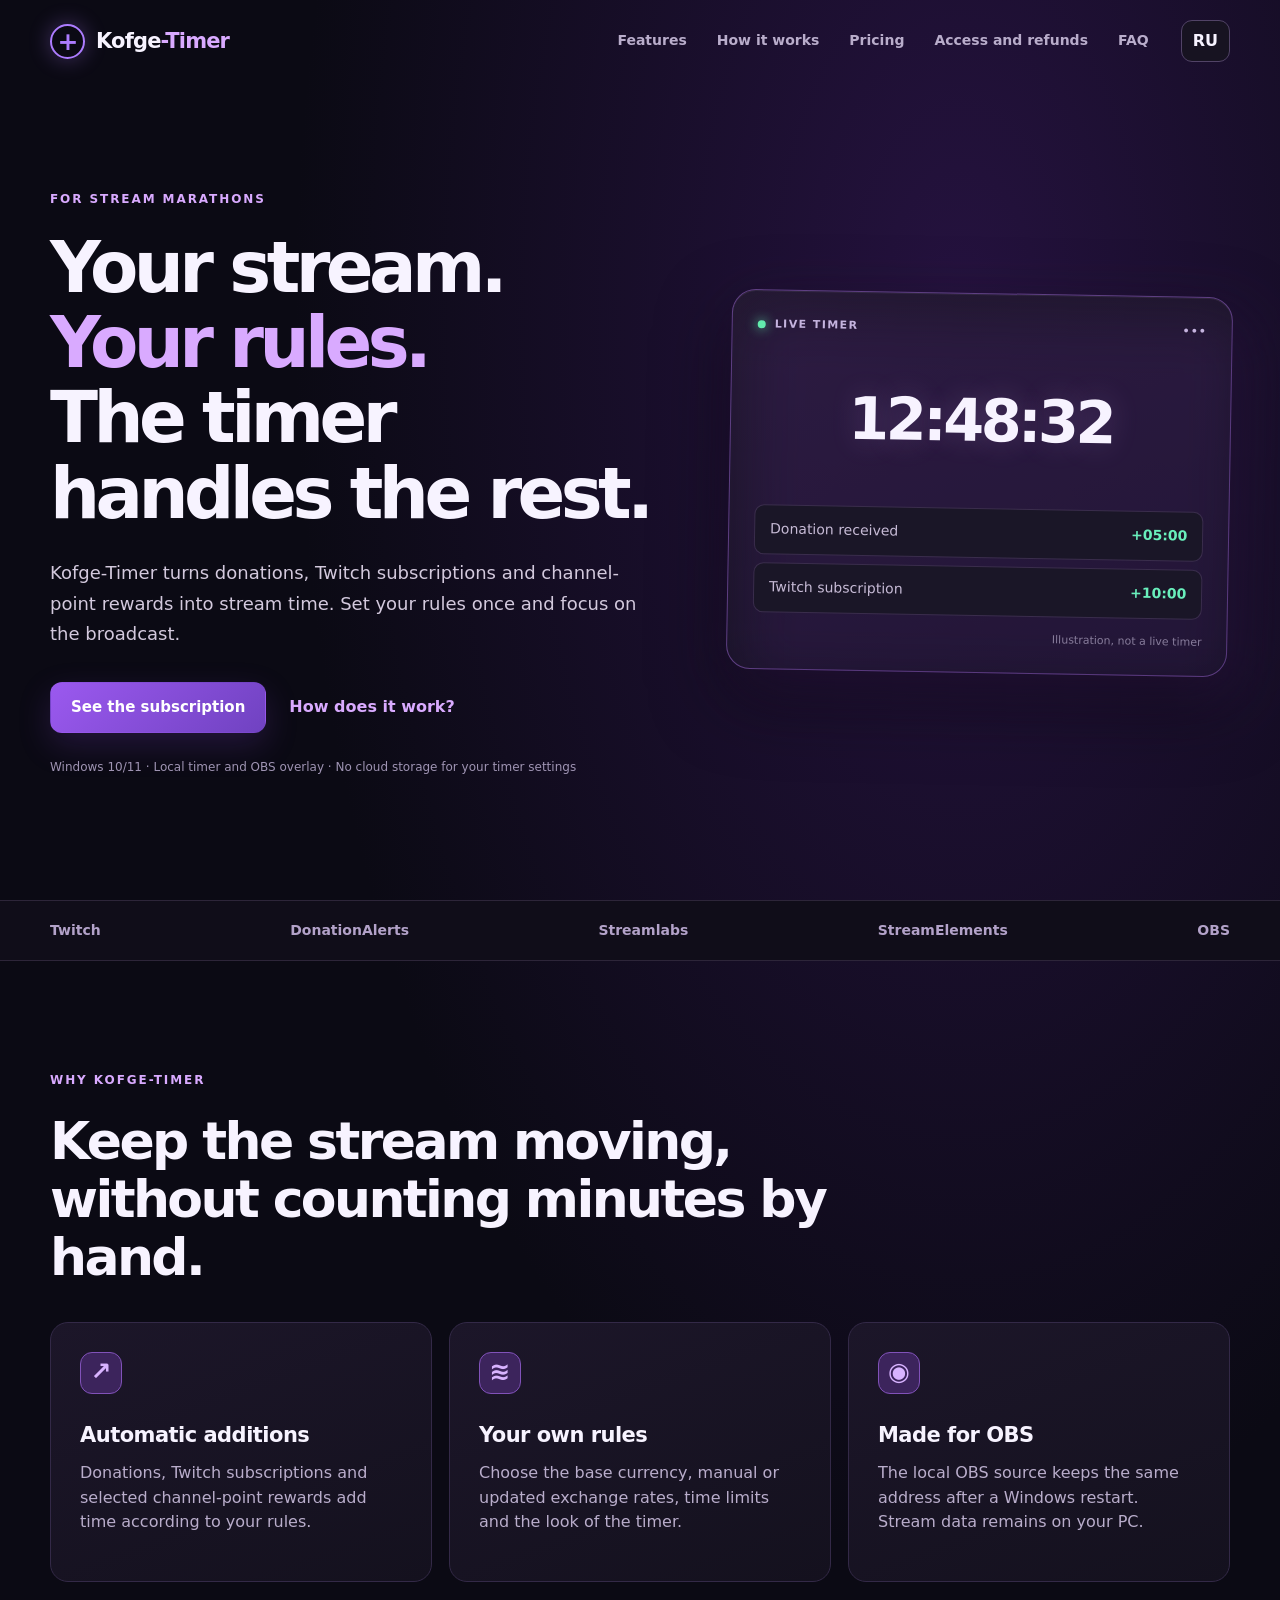
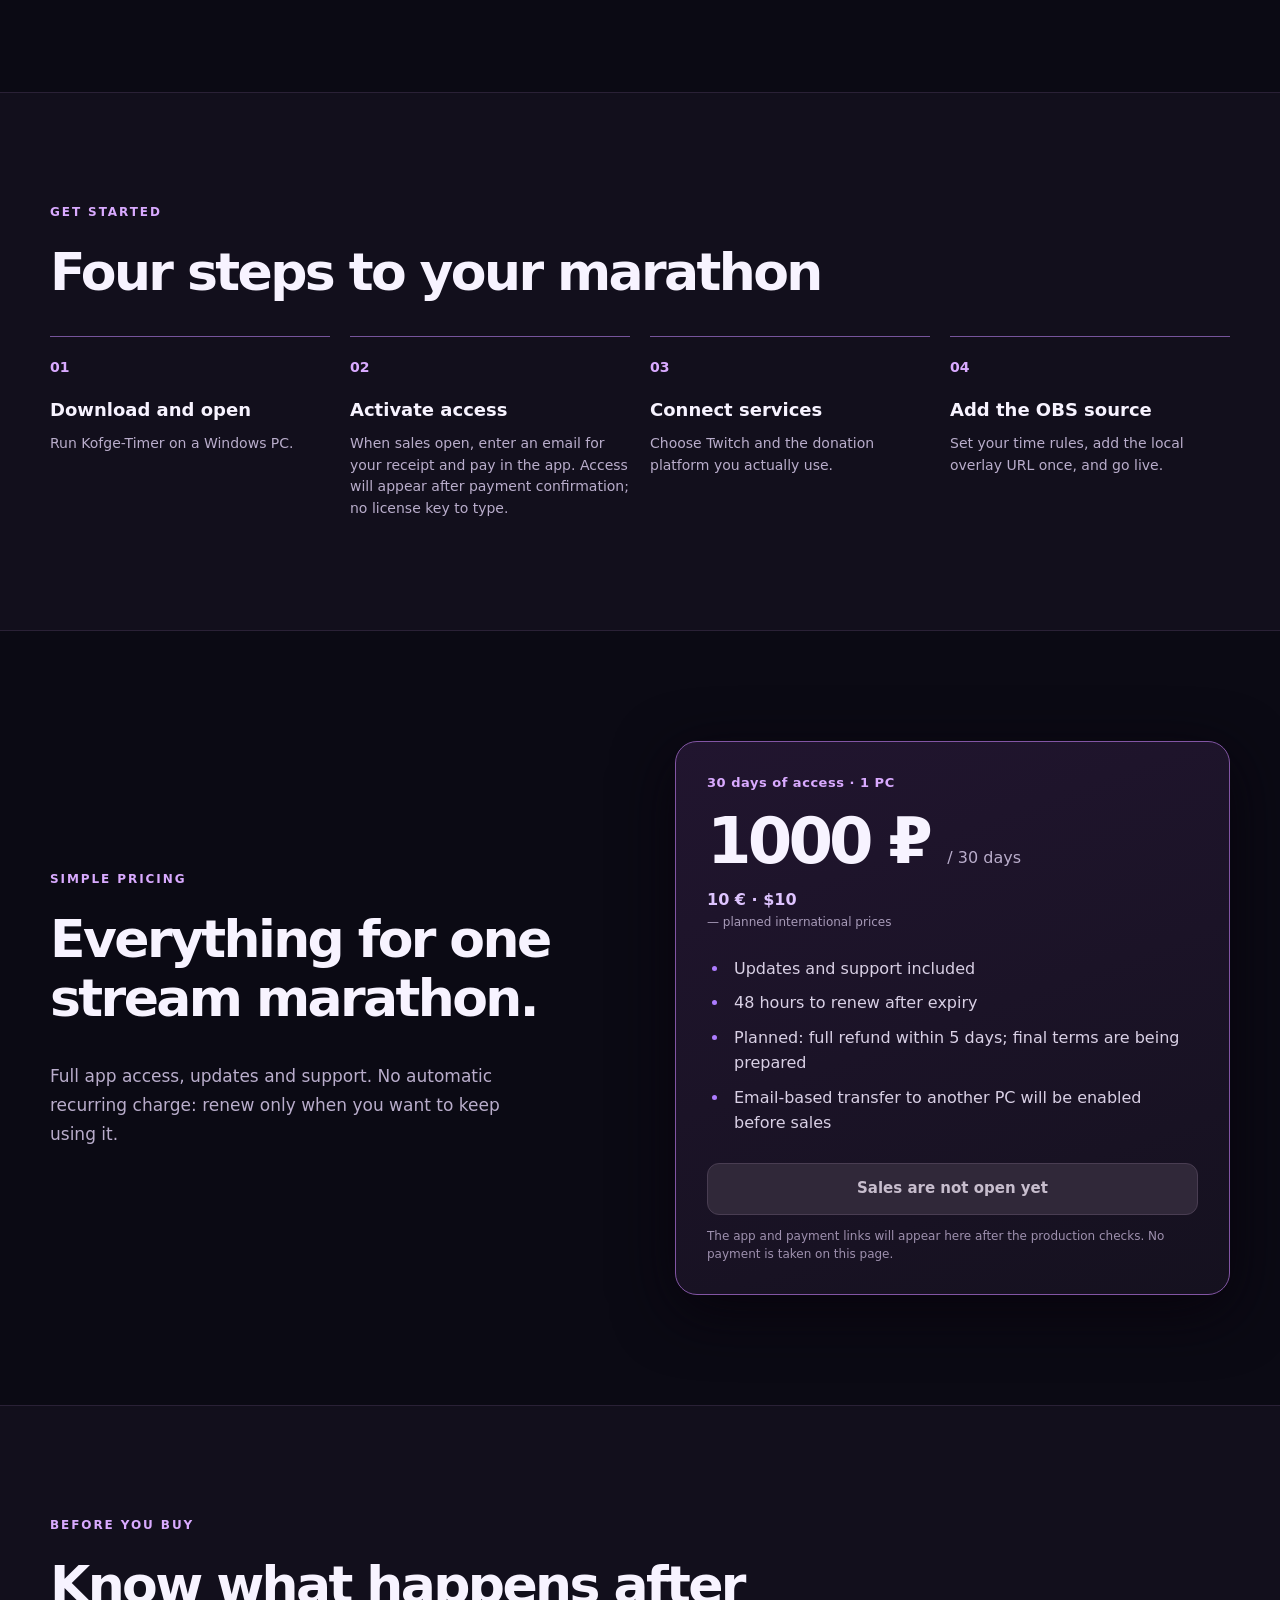
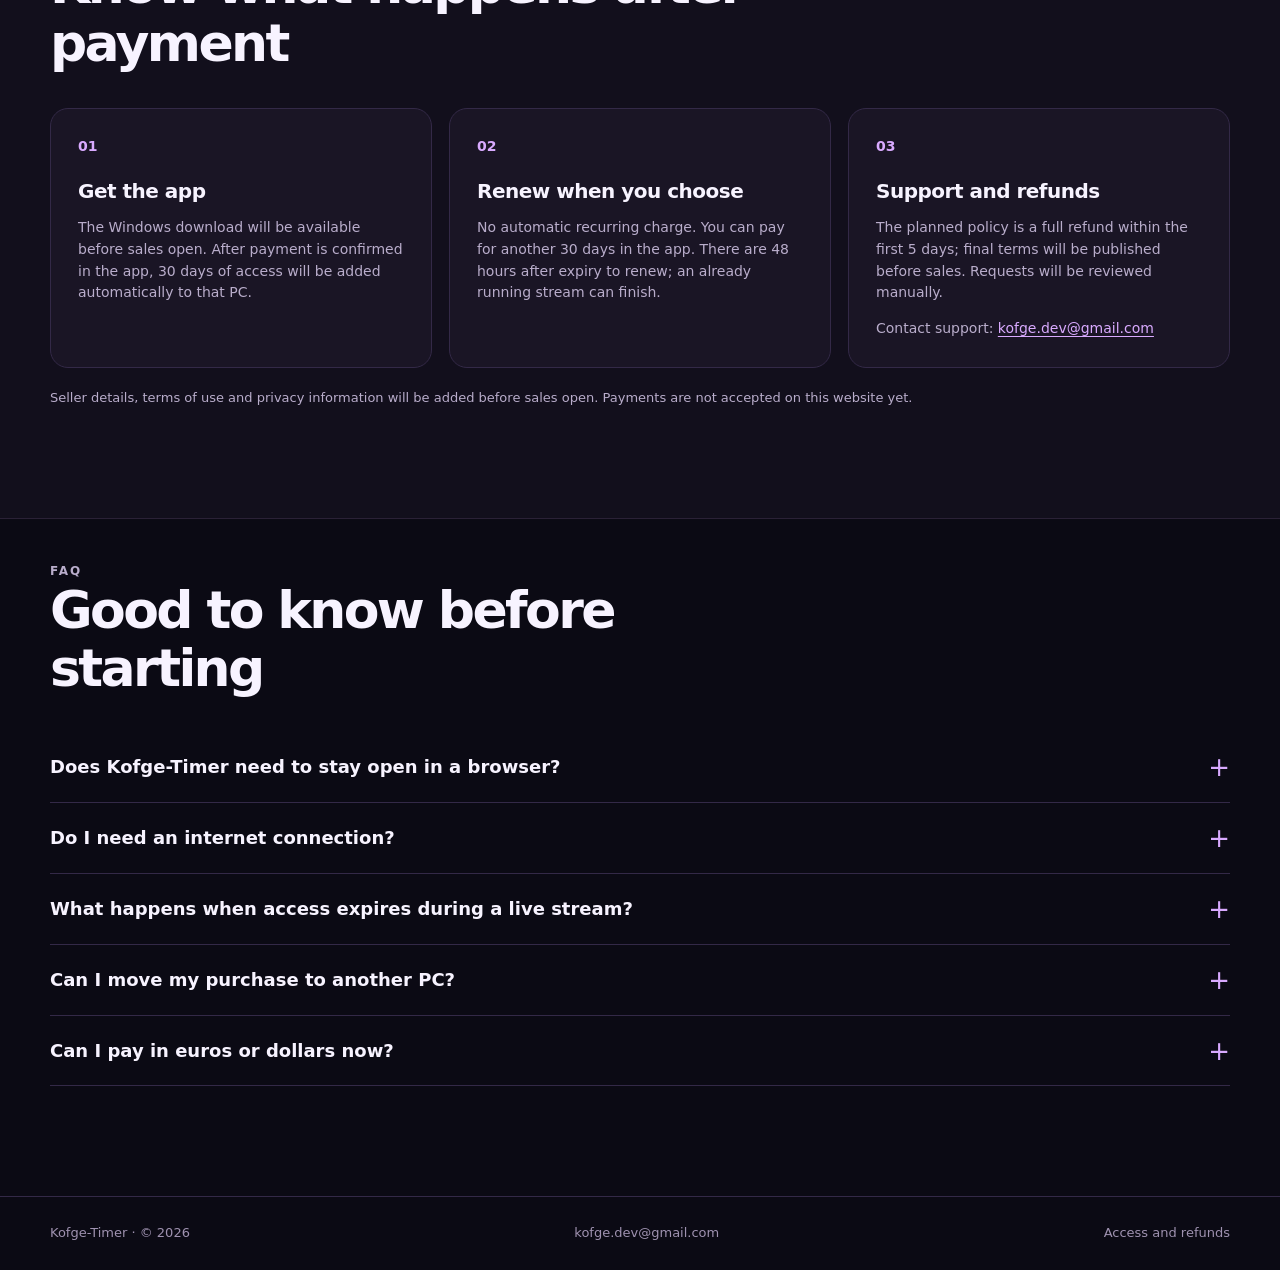
==== index.html @ e7ca5108 "Clarify that public website does not accept payments" ====
<!doctype html>
<html lang="ru">
<head>
  <meta charset="utf-8">
  <meta name="viewport" content="width=device-width, initial-scale=1">
  <meta name="description" content="Kofge-Timer — локальный марафон-таймер для OBS с автоматическим начислением времени за донаты, подписки и награды Twitch.">
  <meta name="theme-color" content="#0b0a14">
  <title>Kofge-Timer — таймер для стрим-марафонов</title>
  <link rel="stylesheet" href="style.css">
  <script src="script.js" defer></script>
</head>
<body>
  <header class="nav wrap">
    <a class="brand" href="#top" aria-label="Kofge-Timer"><span class="mark" aria-hidden="true">+</span><span>Kofge<span class="brand-accent">-Timer</span></span></a>
    <nav aria-label="Разделы сайта">
      <a href="#features" data-en="Features">Возможности</a>
      <a href="#how" data-en="How it works">Как работает</a>
      <a href="#pricing" data-en="Pricing">Стоимость</a>
      <a href="#delivery" data-en="Access and refunds">Доступ и возврат</a>
      <a href="#faq">FAQ</a>
    </nav>
    <button class="language" id="language" type="button" aria-label="Switch language">EN</button>
  </header>

  <main id="top">
    <section class="hero wrap">
      <div class="hero-copy">
        <p class="eyebrow" data-en="FOR STREAM MARATHONS">ДЛЯ СТРИМ-МАРАФОНОВ</p>
        <h1><span data-en="Your stream.">Твой стрим.</span><br><em data-en="Your rules.">Твои правила.</em><br><span data-en="The timer handles the rest.">Остальное — таймер.</span></h1>
        <p class="lead" data-en="Kofge-Timer turns donations, Twitch subscriptions and channel-point rewards into stream time. Set your rules once and focus on the broadcast.">Kofge-Timer превращает донаты, подписки Twitch и награды за баллы канала во время эфира. Настрой правила один раз и сосредоточься на стриме.</p>
        <div class="actions"><a class="button primary" href="#pricing" data-en="See the subscription">Условия подписки</a><a class="text-link" href="#how" data-en="How does it work?">Как это работает?</a></div>
        <p class="hero-note" data-en="Windows 10/11 · Local timer and OBS overlay · No cloud storage for your timer settings">Windows 10/11 · локальный таймер и оверлей OBS · настройки таймера хранятся на твоём ПК</p>
      </div>
      <div class="preview" aria-label="Пример интерфейса таймера">
        <div class="preview-top"><span class="live-dot"></span><span data-en="LIVE TIMER">ТАЙМЕР ЭФИРА</span><span class="preview-menu">•••</span></div>
        <div class="digits">12:48:32</div>
        <div class="preview-rule"><span data-en="Donation received">Получен донат</span><strong>+05:00</strong></div>
        <div class="preview-rule"><span data-en="Twitch subscription">Подписка Twitch</span><strong>+10:00</strong></div>
        <div class="preview-foot" data-en="Illustration, not a live timer">Иллюстрация, не работающий таймер</div>
      </div>
    </section>

    <section class="strip"><div class="wrap strip-inner"><span>Twitch</span><span>DonationAlerts</span><span>Streamlabs</span><span>StreamElements</span><span>OBS</span></div></section>

    <section class="section wrap" id="features">
      <p class="eyebrow" data-en="WHY KOFGE-TIMER">ЗАЧЕМ KOFGE-TIMER</p>
      <h2 data-en="Keep the stream moving, without counting minutes by hand.">Веди эфир, а не считай минуты вручную.</h2>
      <div class="features">
        <article><span class="feature-icon">↗</span><h3 data-en="Automatic additions">Автоматические начисления</h3><p data-en="Donations, Twitch subscriptions and selected channel-point rewards add time according to your rules.">Донаты, подписки Twitch и выбранные награды за баллы канала добавляют время по твоим правилам.</p></article>
        <article><span class="feature-icon">≋</span><h3 data-en="Your own rules">Свои правила</h3><p data-en="Choose the base currency, manual or updated exchange rates, time limits and the look of the timer.">Выбирай основную валюту, ручной или обновлённый курс, лимиты времени и оформление таймера.</p></article>
        <article><span class="feature-icon">◉</span><h3 data-en="Made for OBS">Удобно для OBS</h3><p data-en="The local OBS source keeps the same address after a Windows restart. Stream data remains on your PC.">Локальный источник OBS сохраняет адрес после перезапуска Windows. Данные стрима остаются на твоём ПК.</p></article>
      </div>
    </section>

    <section class="section how" id="how"><div class="wrap">
      <p class="eyebrow" data-en="GET STARTED">БЫСТРЫЙ СТАРТ</p>
      <h2 data-en="Four steps to your marathon">Четыре шага до марафона</h2>
      <div class="steps">
        <div><b>01</b><strong data-en="Download and open">Скачай и открой</strong><p data-en="Run Kofge-Timer on a Windows PC.">Запусти Kofge-Timer на ПК с Windows.</p></div>
        <div><b>02</b><strong data-en="Activate access">Активируй доступ</strong><p data-en="When sales open, enter an email for your receipt and pay in the app. Access will appear after payment confirmation; no license key to type.">После открытия продаж укажи email для чека и оплати подписку в приложении. Доступ появится после подтверждения платежа, без ввода ключа.</p></div>
        <div><b>03</b><strong data-en="Connect services">Подключи сервисы</strong><p data-en="Choose Twitch and the donation platform you actually use.">Выбери Twitch и донат-платформу, которой пользуешься.</p></div>
        <div><b>04</b><strong data-en="Add the OBS source">Добавь источник OBS</strong><p data-en="Set your time rules, add the local overlay URL once, and go live.">Настрой начисления, один раз добавь локальную ссылку оверлея и выходи в эфир.</p></div>
      </div>
    </div></section>

    <section class="section wrap pricing" id="pricing">
      <div class="pricing-copy"><p class="eyebrow" data-en="SIMPLE PRICING">ПРОСТАЯ ПОДПИСКА</p><h2 data-en="Everything for one stream marathon.">Всё для стрим-марафона.</h2><p data-en="Full app access, updates and support. No automatic recurring charge: renew only when you want to keep using it.">Полный доступ к приложению, обновлениям и поддержке. Автоматического списания нет: продлевай подписку, когда захочешь продолжить пользоваться таймером.</p></div>
      <div class="price-card"><p class="price-label" data-en="30 days of access · 1 PC">30 дней доступа · 1 ПК</p><div class="price">1000 ₽ <span data-en="/ 30 days">/ 30 дней</span></div><p class="other-prices">10 € · $10 <span data-en="— planned international prices">— планируемые цены для других стран</span></p><ul><li data-en="Updates and support included">Обновления и поддержка включены</li><li data-en="48 hours to renew after expiry">48 часов на продление после окончания срока</li><li data-en="Planned: full refund within 5 days; final terms are being prepared">План: полный возврат в первые 5 дней; условия готовятся</li><li data-en="Email-based transfer to another PC will be enabled before sales">Перенос на другой ПК по почте будет включён до продаж</li></ul><button class="button disabled" type="button" disabled data-en="Sales are not open yet">Продажи пока не открыты</button><small data-en="The app and payment links will appear here after the production checks. No payment is taken on this page.">Ссылка на приложение и оплата появятся здесь после проверки боевой версии. На этой странице платёж не принимается.</small></div>
    </section>

    <section class="section delivery" id="delivery"><div class="wrap">
      <p class="eyebrow" data-en="BEFORE YOU BUY">ПЕРЕД ПОКУПКОЙ</p>
      <h2 data-en="Know what happens after payment">Что произойдёт после оплаты</h2>
      <div class="delivery-grid">
        <article><b>01</b><h3 data-en="Get the app">Получение приложения</h3><p data-en="The Windows download will be available before sales open. After payment is confirmed in the app, 30 days of access will be added automatically to that PC.">Ссылка на приложение для Windows появится до открытия продаж. После подтверждения оплаты в приложении 30 дней доступа добавятся на этот ПК автоматически.</p></article>
        <article><b>02</b><h3 data-en="Renew when you choose">Продление без автосписания</h3><p data-en="No automatic recurring charge. You can pay for another 30 days in the app. There are 48 hours after expiry to renew; an already running stream can finish.">Автоматического списания нет. Следующие 30 дней можно оплатить в приложении. После окончания срока есть 48 часов на продление; уже начатый эфир можно завершить.</p></article>
        <article><b>03</b><h3 data-en="Support and refunds">Поддержка и возврат</h3><p data-en="The planned policy is a full refund within the first 5 days; final terms will be published before sales. Requests will be reviewed manually.">Планируется полный возврат в первые 5 дней; окончательные условия появятся до начала продаж. Обращения будут обрабатываться вручную.</p><p class="support-contact"><span data-en="Contact support:">Связаться с поддержкой:</span> <a href="mailto:kofge.dev@gmail.com">kofge.dev@gmail.com</a></p></article>
      </div>
      <p class="delivery-note" data-en="Seller details, terms of use and privacy information will be added before sales open. Payments are not accepted on this website yet.">Данные продавца, условия использования и сведения об обработке данных будут добавлены до открытия продаж. Сейчас платежи на сайте не принимаются.</p>
    </div></section>

    <section class="section faq wrap" id="faq"><p class="eyebrow">FAQ</p><h2 data-en="Good to know before starting">Что важно знать заранее</h2>
      <details><summary data-en="Does Kofge-Timer need to stay open in a browser?">Нужно ли держать таймер открытым в браузере?</summary><p data-en="No. Kofge-Timer runs locally on your PC; the browser is the control panel. The OBS source uses a stable local address.">Нет. Kofge-Timer работает локально на ПК, а браузер служит панелью управления. Источник OBS использует постоянный локальный адрес.</p></details>
      <details><summary data-en="Do I need an internet connection?">Нужен ли интернет?</summary><p data-en="The timer and OBS overlay run locally. Internet is needed for Twitch and donation events, payments, updates and subscription checks. A short connection failure does not immediately stop an already running stream.">Таймер и оверлей OBS работают локально. Интернет нужен для событий Twitch и донатов, оплаты, обновлений и проверки подписки. Краткий сбой связи не останавливает уже начатый эфир сразу.</p></details>
      <details><summary data-en="What happens when access expires during a live stream?">Что будет, если подписка закончится во время эфира?</summary><p data-en="An already running stream can finish. After the 48-hour renewal period, starting a new stream requires renewal.">Уже начатый эфир можно завершить. После 48 часов на продление для нового запуска потребуется оплатить следующий период.</p></details>
      <details><summary data-en="Can I move my purchase to another PC?">Можно ли перенести покупку на другой ПК?</summary><p data-en="Yes. A one-time email code moves access to the new PC and disables it on the old one. This feature will be enabled before sales start.">Да. Одноразовый код из письма перенесёт доступ на новый ПК и отключит старый. Функция будет включена до начала продаж.</p></details>
      <details><summary data-en="Can I pay in euros or dollars now?">Уже можно оплатить в евро или долларах?</summary><p data-en="Not yet. €10 and $10 are planned prices; international payment methods still need to be connected and tested.">Пока нет. 10 € и $10 — запланированные цены; способы международной оплаты ещё нужно подключить и проверить.</p></details>
    </section>
  </main>

  <footer class="footer"><div class="wrap footer-inner"><span>Kofge-Timer · © 2026</span><a href="mailto:kofge.dev@gmail.com">kofge.dev@gmail.com</a><a href="#delivery" data-en="Access and refunds">Доступ и возврат</a></div></footer>
</body>
</html>
---- style.css ----
:root{color-scheme:dark;--bg:#0b0a14;--card:#151223;--line:#332947;--text:#f7f3ff;--muted:#b9adcb;--accent:#ad7cff;--accent2:#d9aaff}
*{box-sizing:border-box}
html{scroll-behavior:smooth}
body{margin:0;background:radial-gradient(ellipse 65% 35% at 75% 7%,#25123f 0,transparent 80%),var(--bg);color:var(--text);font:16px/1.55 system-ui,-apple-system,"Segoe UI",sans-serif}
a{color:inherit;text-decoration:none}
button{font:inherit}
.wrap{width:min(1180px,calc(100% - 48px));margin-inline:auto}
.nav{min-height:82px;display:flex;align-items:center;gap:32px}
.brand{display:inline-flex;align-items:center;gap:11px;font-size:21px;font-weight:800;letter-spacing:-.04em;white-space:nowrap}
.mark{display:grid;place-items:center;width:35px;height:35px;border:2px solid var(--accent);border-radius:50%;color:var(--accent);font-size:25px;line-height:1;box-shadow:0 0 22px #ad7cff55}
.brand-accent{color:var(--accent2)}
.nav nav{display:flex;gap:30px;margin-left:auto;color:var(--muted);font-size:14px;font-weight:600}
.nav nav a:hover,.text-link:hover{color:var(--text)}
.language{border:1px solid #514366;border-radius:11px;background:#171321;color:var(--text);padding:8px 11px;cursor:pointer;font-weight:700}
.language:hover{border-color:var(--accent)}
.hero{display:grid;grid-template-columns:minmax(0,1.1fr) minmax(0,.9fr);gap:66px;align-items:center;padding-block:108px 123px}
.hero>*,.pricing>*{min-width:0}
.eyebrow{margin:0 0 22px;color:var(--accent2);font-size:12px;font-weight:800;letter-spacing:.16em}
h1,h2,h3,p{margin-top:0}
h1{font-size:clamp(45px,5.5vw,77px);line-height:1.07;letter-spacing:-.065em;margin-bottom:26px}
h1 em{font-style:normal;color:var(--accent2)}
.lead{max-width:620px;color:#d3c9dd;font-size:18px;line-height:1.7;margin-bottom:32px}
.actions{display:flex;align-items:center;gap:23px;flex-wrap:wrap}
.button{display:inline-flex;justify-content:center;align-items:center;border:1px solid transparent;border-radius:12px;padding:13px 20px;font-size:15px;font-weight:800;min-height:49px}
.button.primary{background:linear-gradient(135deg,#9b59ef,#7042c1);color:#fff;box-shadow:0 12px 32px #7e43ce37}
.button.primary:hover{filter:brightness(1.13)}
.button.disabled{background:#302839;border-color:#493d52;color:#c7bdcd;cursor:not-allowed;width:100%}
.text-link{color:var(--accent2);font-weight:700}
.hero-note{margin:25px 0 0;font-size:12px;color:#9f94b3}
.preview{position:relative;border:1px solid #614285;border-radius:24px;background:linear-gradient(160deg,#221830,#120f1f);padding:25px;box-shadow:0 28px 70px #0009,inset 0 1px #ffffff13;transform:rotate(1deg)}
.preview:before{content:"";position:absolute;z-index:-1;inset:20px -15px -18px 12px;border-radius:24px;background:#44216655;filter:blur(28px)}
.preview-top{display:flex;align-items:center;gap:9px;color:#c5b4df;font-size:11px;font-weight:900;letter-spacing:.13em}
.live-dot{width:8px;height:8px;background:#62ecad;border-radius:50%;box-shadow:0 0 12px #62ecad}
.preview-menu{margin-left:auto;letter-spacing:.1em}
.digits{text-align:center;font-weight:850;font-variant-numeric:tabular-nums;letter-spacing:-.06em;font-size:clamp(42px,4.6vw,67px);padding:39px 0 34px;text-shadow:0 0 30px #d9aaff33}
.preview-rule{display:flex;justify-content:space-between;padding:13px 15px;margin-top:8px;border:1px solid #3a2d4c;background:#1a1627;border-radius:10px;color:#c7bbd6;font-size:14px}
.preview-rule strong{color:#69efbc}
.preview-foot{font-size:11px;color:#877c9b;text-align:right;margin-top:14px}
.strip{border-block:1px solid #2d2539;background:#100d19}
.strip-inner{display:flex;justify-content:space-between;flex-wrap:wrap;gap:16px 24px;padding-block:19px;color:#b3a2c9;font-weight:700;font-size:14px}
.section{padding-block:110px}
h2{font-size:clamp(34px,4.2vw,52px);line-height:1.12;letter-spacing:-.05em;max-width:780px;margin-bottom:35px}
.features{display:grid;grid-template-columns:repeat(3,1fr);gap:17px}
.features article{min-height:260px;background:linear-gradient(160deg,#1c1629,#14111e);border:1px solid var(--line);border-radius:18px;padding:29px}
.feature-icon{display:grid;place-items:center;background:#3c245c;border:1px solid #8152b9;border-radius:12px;color:#d8b3ff;width:42px;height:42px;font-size:25px;font-weight:700;margin-bottom:28px}
h3{font-size:21px;line-height:1.25;letter-spacing:-.025em;margin-bottom:13px}
.features p,.steps p,.pricing-copy p:not(.eyebrow),.faq p{color:var(--muted)}
.how{background:#120f1c;border-block:1px solid #2a2136}
.steps{display:grid;grid-template-columns:repeat(4,1fr);gap:20px}
.steps>div{border-top:1px solid #76549b;padding-top:20px}
.steps b{display:block;color:var(--accent2);font-size:14px;margin-bottom:17px}
.steps strong{font-size:18px}
.steps p{font-size:14px;margin:9px 0 0}
.pricing{display:grid;grid-template-columns:1fr 1fr;gap:70px;align-items:center}
.pricing-copy p:not(.eyebrow){max-width:480px;font-size:17px;line-height:1.7}
.price-card{border:1px solid #8255a4;background:linear-gradient(160deg,#21152f,#15111f);border-radius:22px;padding:31px;box-shadow:0 16px 60px #08040d}
.price-label{font-weight:800;color:var(--accent2);font-size:13px;letter-spacing:.04em}
.price{font-size:clamp(46px,5vw,66px);line-height:1.1;font-weight:850;letter-spacing:-.06em;white-space:nowrap}
.price span{font-size:16px;font-weight:500;letter-spacing:0;color:var(--muted)}
.other-prices{margin:12px 0 25px;font-weight:700;color:#dec4ff}
.other-prices span{display:block;font-size:12px;color:#a89bb9;font-weight:400}
.price-card ul{padding-left:22px;color:#d9d0e5;margin:0 0 28px}
.price-card li{padding-left:5px;margin:10px 0}
.price-card li::marker{color:var(--accent)}
.price-card small{display:block;color:#9e90ae;font-size:12px;margin-top:12px;line-height:1.5}
.delivery{background:#120f1c;border-block:1px solid #2a2136}
.delivery-grid{display:grid;grid-template-columns:repeat(3,minmax(0,1fr));gap:17px}
.delivery-grid article{border:1px solid var(--line);border-radius:18px;background:#1a1525;padding:27px}
.delivery-grid b{display:block;color:var(--accent2);font-size:14px;margin-bottom:22px}
.delivery-grid h3{font-size:20px}
.delivery-grid p,.delivery-note{color:var(--muted)}
.delivery-grid p{font-size:14px;margin:0}
.delivery-grid .support-contact{margin-top:14px}
.support-contact a{color:var(--accent2);overflow-wrap:anywhere;text-decoration:underline;text-underline-offset:3px}
.delivery-note{margin:20px 0 0;font-size:13px}
.faq{padding-top:30px}
.faq details{border-bottom:1px solid var(--line);padding:21px 0}
.faq summary{cursor:pointer;font-weight:700;font-size:18px;list-style:none;display:flex;align-items:center;justify-content:space-between;gap:20px}
.faq summary::-webkit-details-marker{display:none}
.faq summary:after{content:"+";color:var(--accent2);font-size:26px;font-weight:400;line-height:1}
.faq details[open] summary:after{content:"−"}
.faq p{max-width:780px;margin:13px 0 0}
.footer{border-top:1px solid var(--line);color:#9f92b0;font-size:13px}
.footer-inner{display:flex;justify-content:space-between;gap:15px;flex-wrap:wrap;padding-block:26px}
.footer a:hover{color:var(--text)}
:focus-visible{outline:2px solid var(--accent2);outline-offset:4px}
@media(max-width:900px){.nav{flex-wrap:wrap;padding-block:17px}.nav nav{order:3;width:100%;margin-left:0;gap:20px;overflow:auto;white-space:nowrap}.language{margin-left:auto}.hero{grid-template-columns:1fr;gap:45px;padding-block:70px 85px}.preview{max-width:590px;transform:none}.features,.delivery-grid{grid-template-columns:1fr 1fr}.steps{grid-template-columns:1fr 1fr}.pricing{grid-template-columns:1fr;gap:25px}.price-card{max-width:590px}}
@media(max-width:620px){.wrap{width:min(100% - 32px,1180px)}.brand{font-size:19px}.nav{gap:15px}.nav nav{gap:16px;font-size:13px}.hero{padding-top:58px}.hero h1{font-size:clamp(38px,10vw,48px);overflow-wrap:anywhere}.lead{font-size:16px}.features,.delivery-grid,.steps{grid-template-columns:1fr}.features article{min-height:0}.section{padding-block:74px}.faq{padding-top:0}.price-card{padding:24px}.price{font-size:48px;white-space:normal}.footer-inner{display:block}.footer-inner span{display:block;margin:6px 0}}
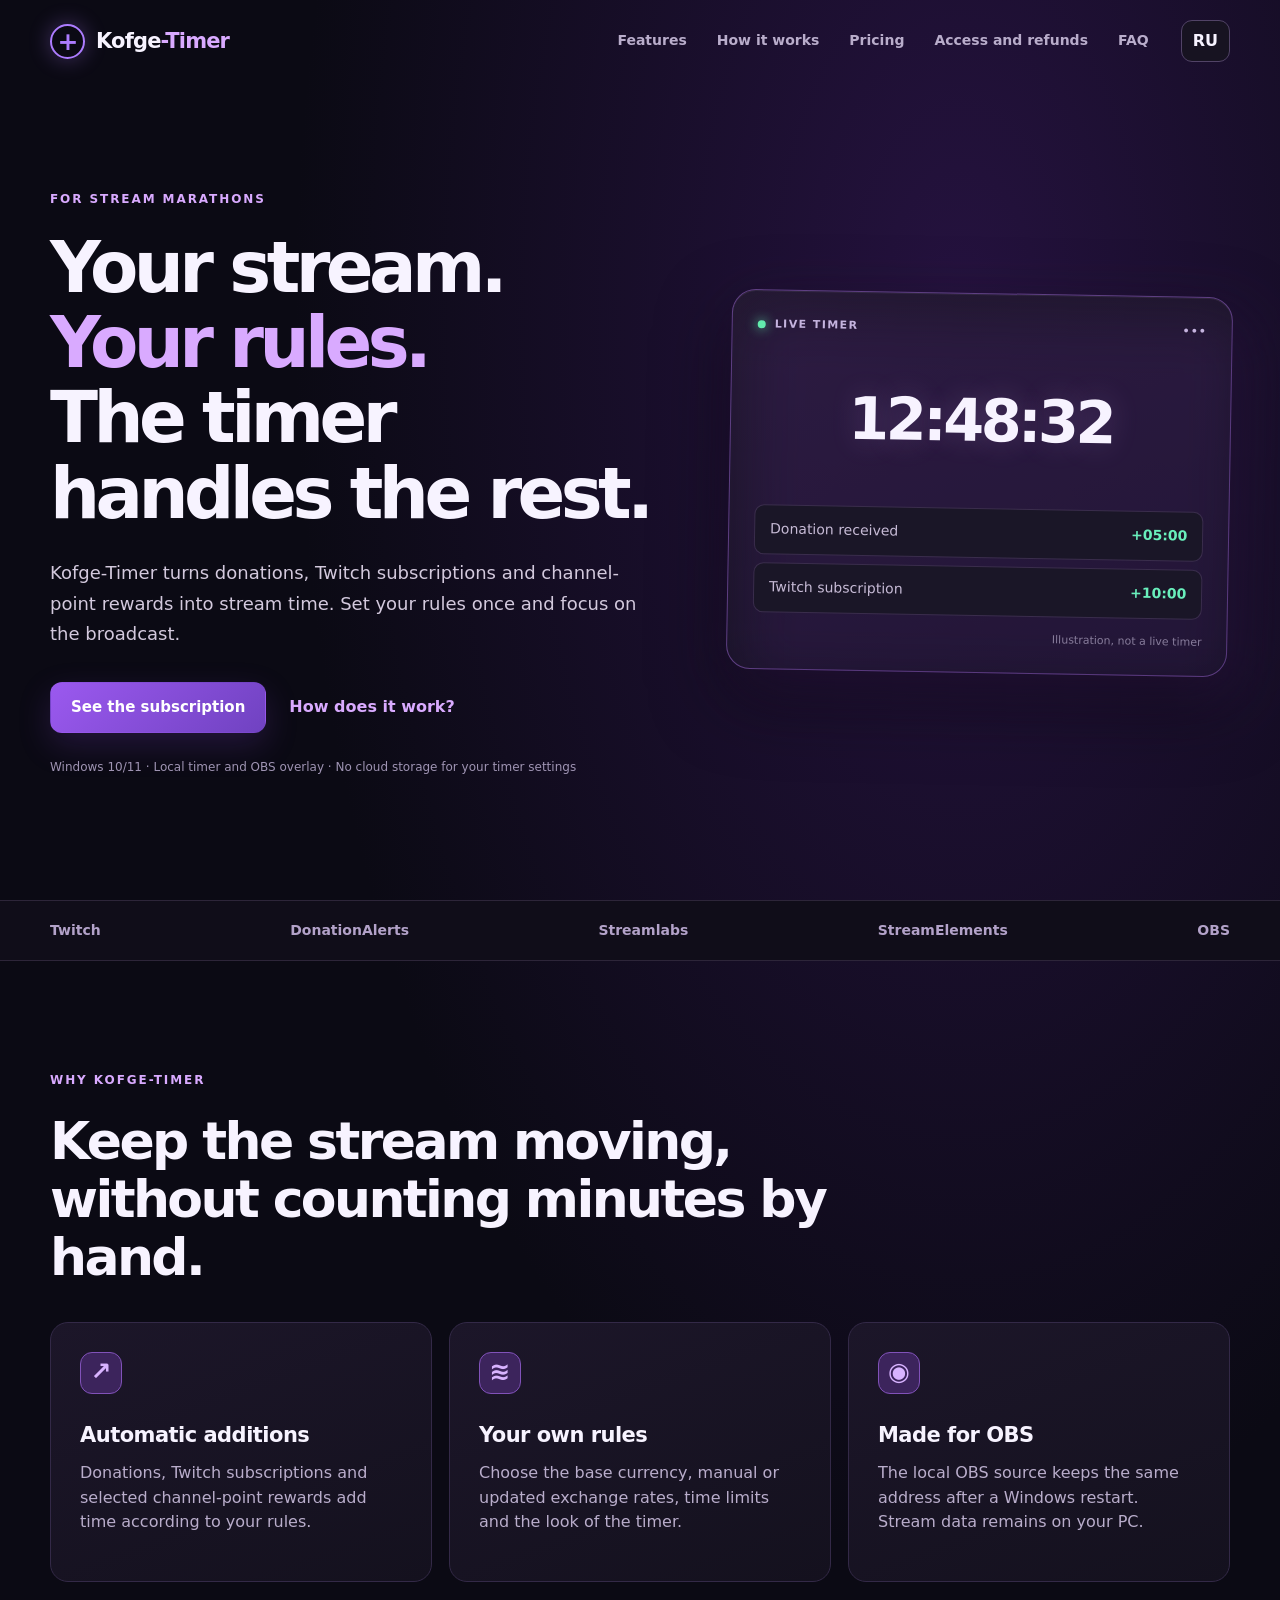
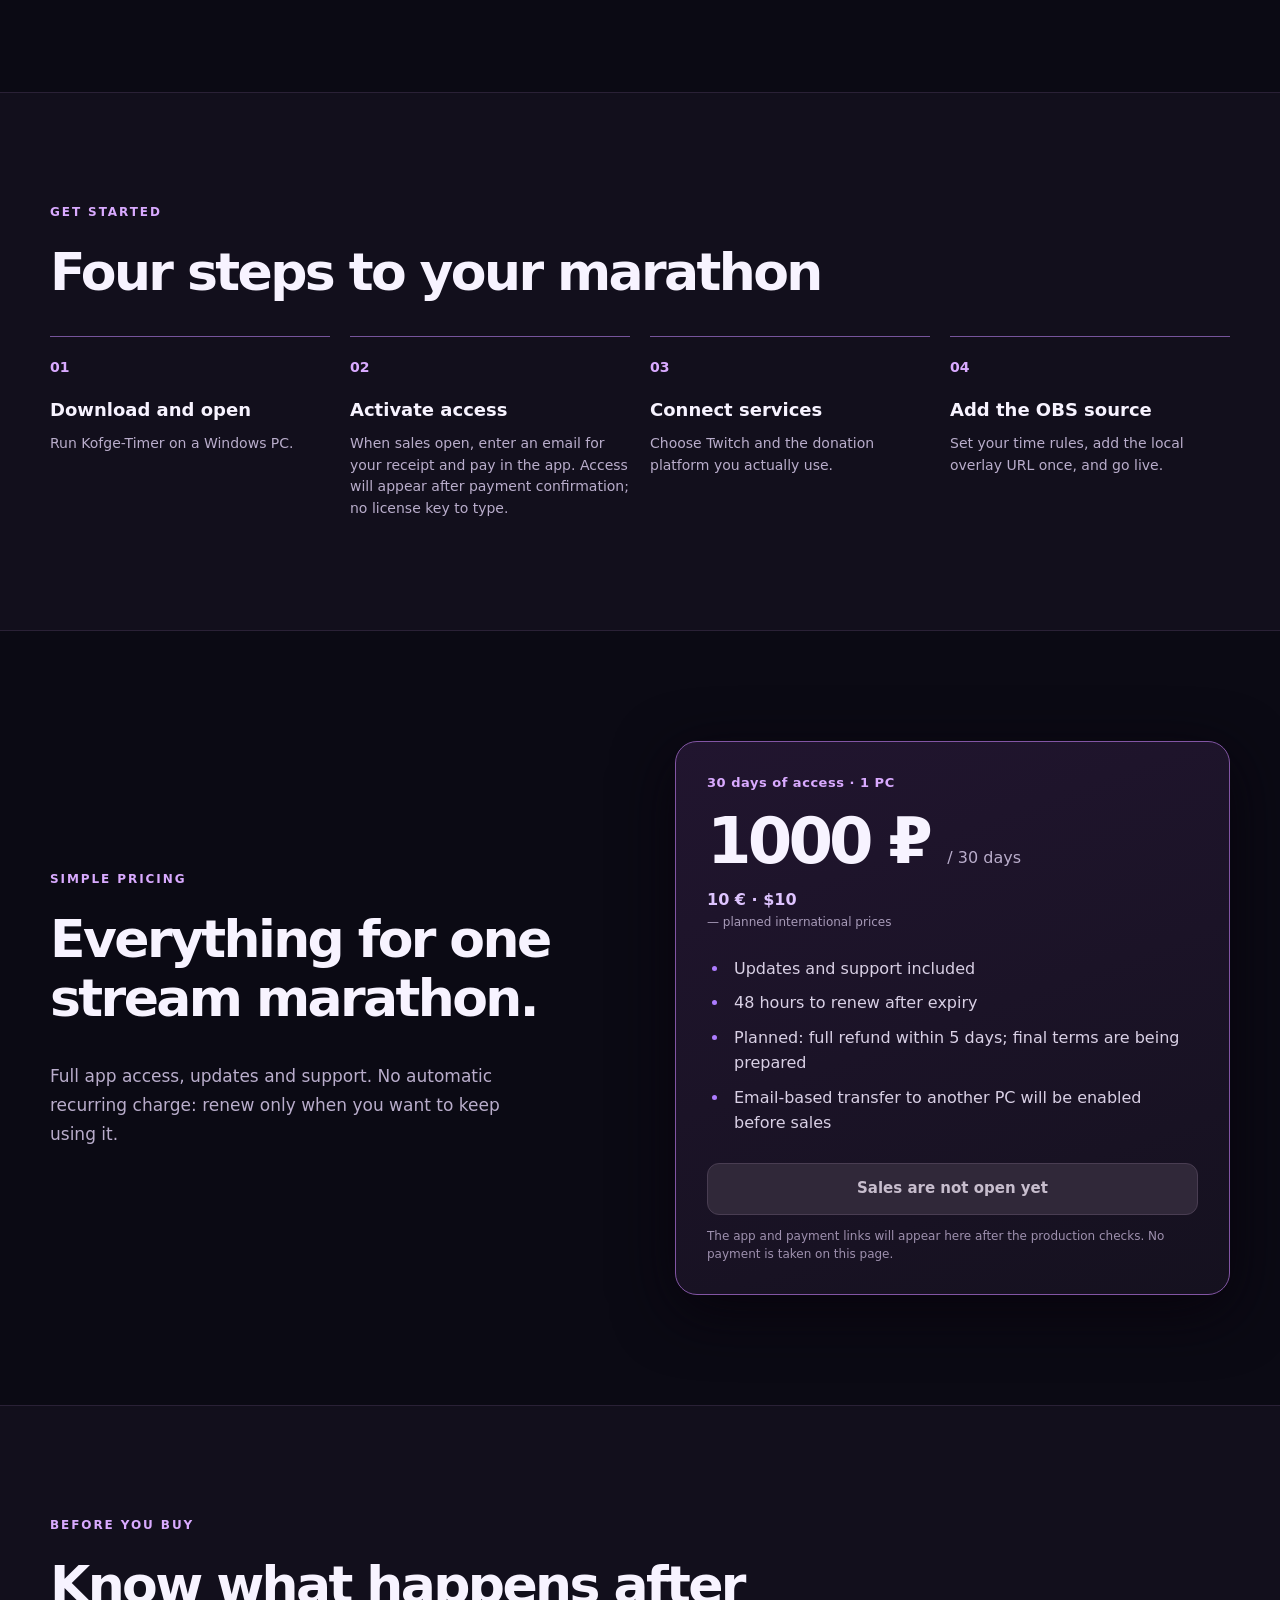
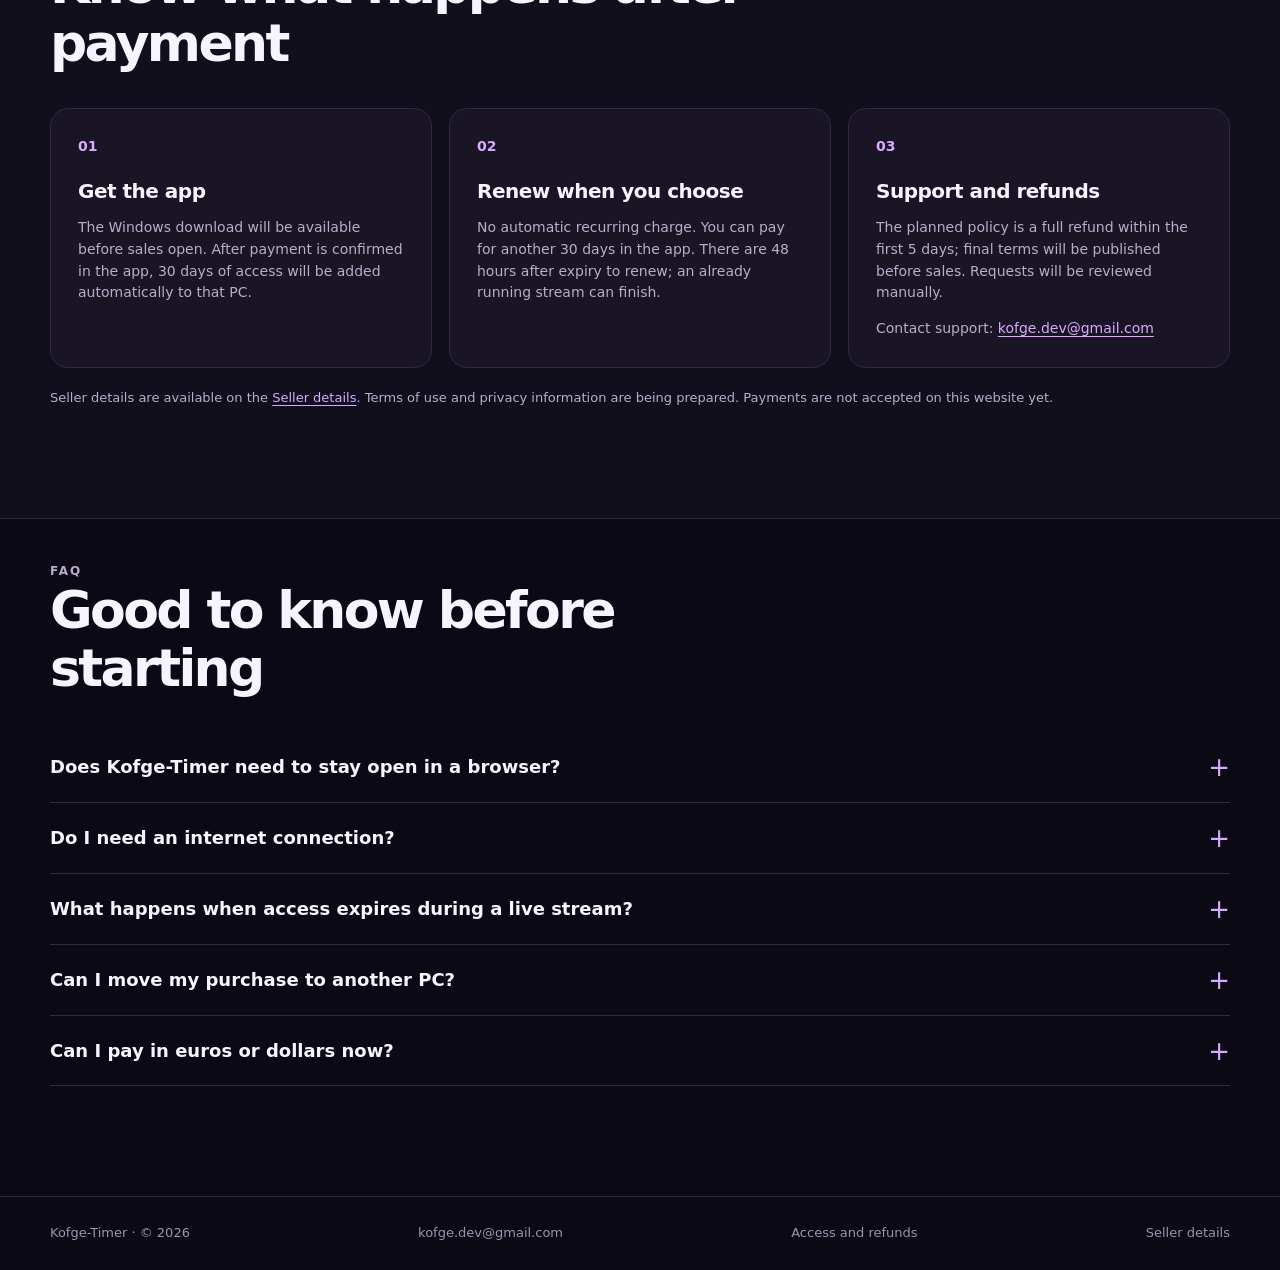
==== commit aec0f42f: "Publish seller details page" ====
--- a/index.html
+++ b/index.html
@@ -76,7 +76,7 @@
         <article><b>02</b><h3 data-en="Renew when you choose">Продление без автосписания</h3><p data-en="No automatic recurring charge. You can pay for another 30 days in the app. There are 48 hours after expiry to renew; an already running stream can finish.">Автоматического списания нет. Следующие 30 дней можно оплатить в приложении. После окончания срока есть 48 часов на продление; уже начатый эфир можно завершить.</p></article>
         <article><b>03</b><h3 data-en="Support and refunds">Поддержка и возврат</h3><p data-en="The planned policy is a full refund within the first 5 days; final terms will be published before sales. Requests will be reviewed manually.">Планируется полный возврат в первые 5 дней; окончательные условия появятся до начала продаж. Обращения будут обрабатываться вручную.</p><p class="support-contact"><span data-en="Contact support:">Связаться с поддержкой:</span> <a href="mailto:kofge.dev@gmail.com">kofge.dev@gmail.com</a></p></article>
       </div>
-      <p class="delivery-note" data-en="Seller details, terms of use and privacy information will be added before sales open. Payments are not accepted on this website yet.">Данные продавца, условия использования и сведения об обработке данных будут добавлены до открытия продаж. Сейчас платежи на сайте не принимаются.</p>
+      <p class="delivery-note"><span data-en="Seller details are available on the">Данные продавца указаны на странице</span> <a href="requisites.html" data-en="Seller details">«Реквизиты»</a>. <span data-en="Terms of use and privacy information are being prepared. Payments are not accepted on this website yet.">Условия использования и сведения об обработке данных готовятся. Сейчас платежи на сайте не принимаются.</span></p>
     </div></section>
 
     <section class="section faq wrap" id="faq"><p class="eyebrow">FAQ</p><h2 data-en="Good to know before starting">Что важно знать заранее</h2>
@@ -88,6 +88,6 @@
     </section>
   </main>
 
-  <footer class="footer"><div class="wrap footer-inner"><span>Kofge-Timer · © 2026</span><a href="mailto:kofge.dev@gmail.com">kofge.dev@gmail.com</a><a href="#delivery" data-en="Access and refunds">Доступ и возврат</a></div></footer>
+  <footer class="footer"><div class="wrap footer-inner"><span>Kofge-Timer · © 2026</span><a href="mailto:kofge.dev@gmail.com">kofge.dev@gmail.com</a><a href="#delivery" data-en="Access and refunds">Доступ и возврат</a><a href="requisites.html" data-en="Seller details">Реквизиты</a></div></footer>
 </body>
 </html>
--- a/style.css
+++ b/style.css
@@ -73,6 +73,18 @@
 .delivery-grid .support-contact{margin-top:14px}
 .support-contact a{color:var(--accent2);overflow-wrap:anywhere;text-decoration:underline;text-underline-offset:3px}
 .delivery-note{margin:20px 0 0;font-size:13px}
+.delivery-note a{color:var(--accent2);text-decoration:underline;text-underline-offset:3px}
+.legal-page{padding-block:95px 125px;min-height:calc(100vh - 158px)}
+.legal-page h1{font-size:clamp(38px,5vw,62px);margin-bottom:20px}
+.legal-page .lead{max-width:680px;margin-bottom:38px}
+.seller-card{max-width:800px;border:1px solid var(--line);border-radius:20px;background:linear-gradient(160deg,#21172f,#15111f);padding:34px}
+.seller-card h2{font-size:28px;margin-bottom:25px}
+.seller-details{margin:0}
+.seller-details div{display:grid;grid-template-columns:minmax(150px,1fr) minmax(0,2fr);gap:16px;border-top:1px solid var(--line);padding:17px 0}
+.seller-details dt{color:var(--muted)}
+.seller-details dd{margin:0;font-weight:700;overflow-wrap:anywhere}
+.seller-details a{color:var(--accent2);text-decoration:underline;text-underline-offset:3px}
+.seller-help{max-width:800px;margin:25px 0 30px;color:var(--muted)}
 .faq{padding-top:30px}
 .faq details{border-bottom:1px solid var(--line);padding:21px 0}
 .faq summary{cursor:pointer;font-weight:700;font-size:18px;list-style:none;display:flex;align-items:center;justify-content:space-between;gap:20px}
@@ -85,4 +97,4 @@
 .footer a:hover{color:var(--text)}
 :focus-visible{outline:2px solid var(--accent2);outline-offset:4px}
 @media(max-width:900px){.nav{flex-wrap:wrap;padding-block:17px}.nav nav{order:3;width:100%;margin-left:0;gap:20px;overflow:auto;white-space:nowrap}.language{margin-left:auto}.hero{grid-template-columns:1fr;gap:45px;padding-block:70px 85px}.preview{max-width:590px;transform:none}.features,.delivery-grid{grid-template-columns:1fr 1fr}.steps{grid-template-columns:1fr 1fr}.pricing{grid-template-columns:1fr;gap:25px}.price-card{max-width:590px}}
-@media(max-width:620px){.wrap{width:min(100% - 32px,1180px)}.brand{font-size:19px}.nav{gap:15px}.nav nav{gap:16px;font-size:13px}.hero{padding-top:58px}.hero h1{font-size:clamp(38px,10vw,48px);overflow-wrap:anywhere}.lead{font-size:16px}.features,.delivery-grid,.steps{grid-template-columns:1fr}.features article{min-height:0}.section{padding-block:74px}.faq{padding-top:0}.price-card{padding:24px}.price{font-size:48px;white-space:normal}.footer-inner{display:block}.footer-inner span{display:block;margin:6px 0}}
+@media(max-width:620px){.wrap{width:min(100% - 32px,1180px)}.brand{font-size:19px}.nav{gap:15px}.nav nav{gap:16px;font-size:13px}.hero{padding-top:58px}.hero h1{font-size:clamp(38px,10vw,48px);overflow-wrap:anywhere}.lead{font-size:16px}.features,.delivery-grid,.steps{grid-template-columns:1fr}.features article{min-height:0}.section{padding-block:74px}.faq{padding-top:0}.price-card{padding:24px}.price{font-size:48px;white-space:normal}.seller-card{padding:24px}.seller-details div{grid-template-columns:1fr;gap:3px}.legal-page{padding-block:64px 86px}.footer-inner{display:block}.footer-inner span{display:block;margin:6px 0}}
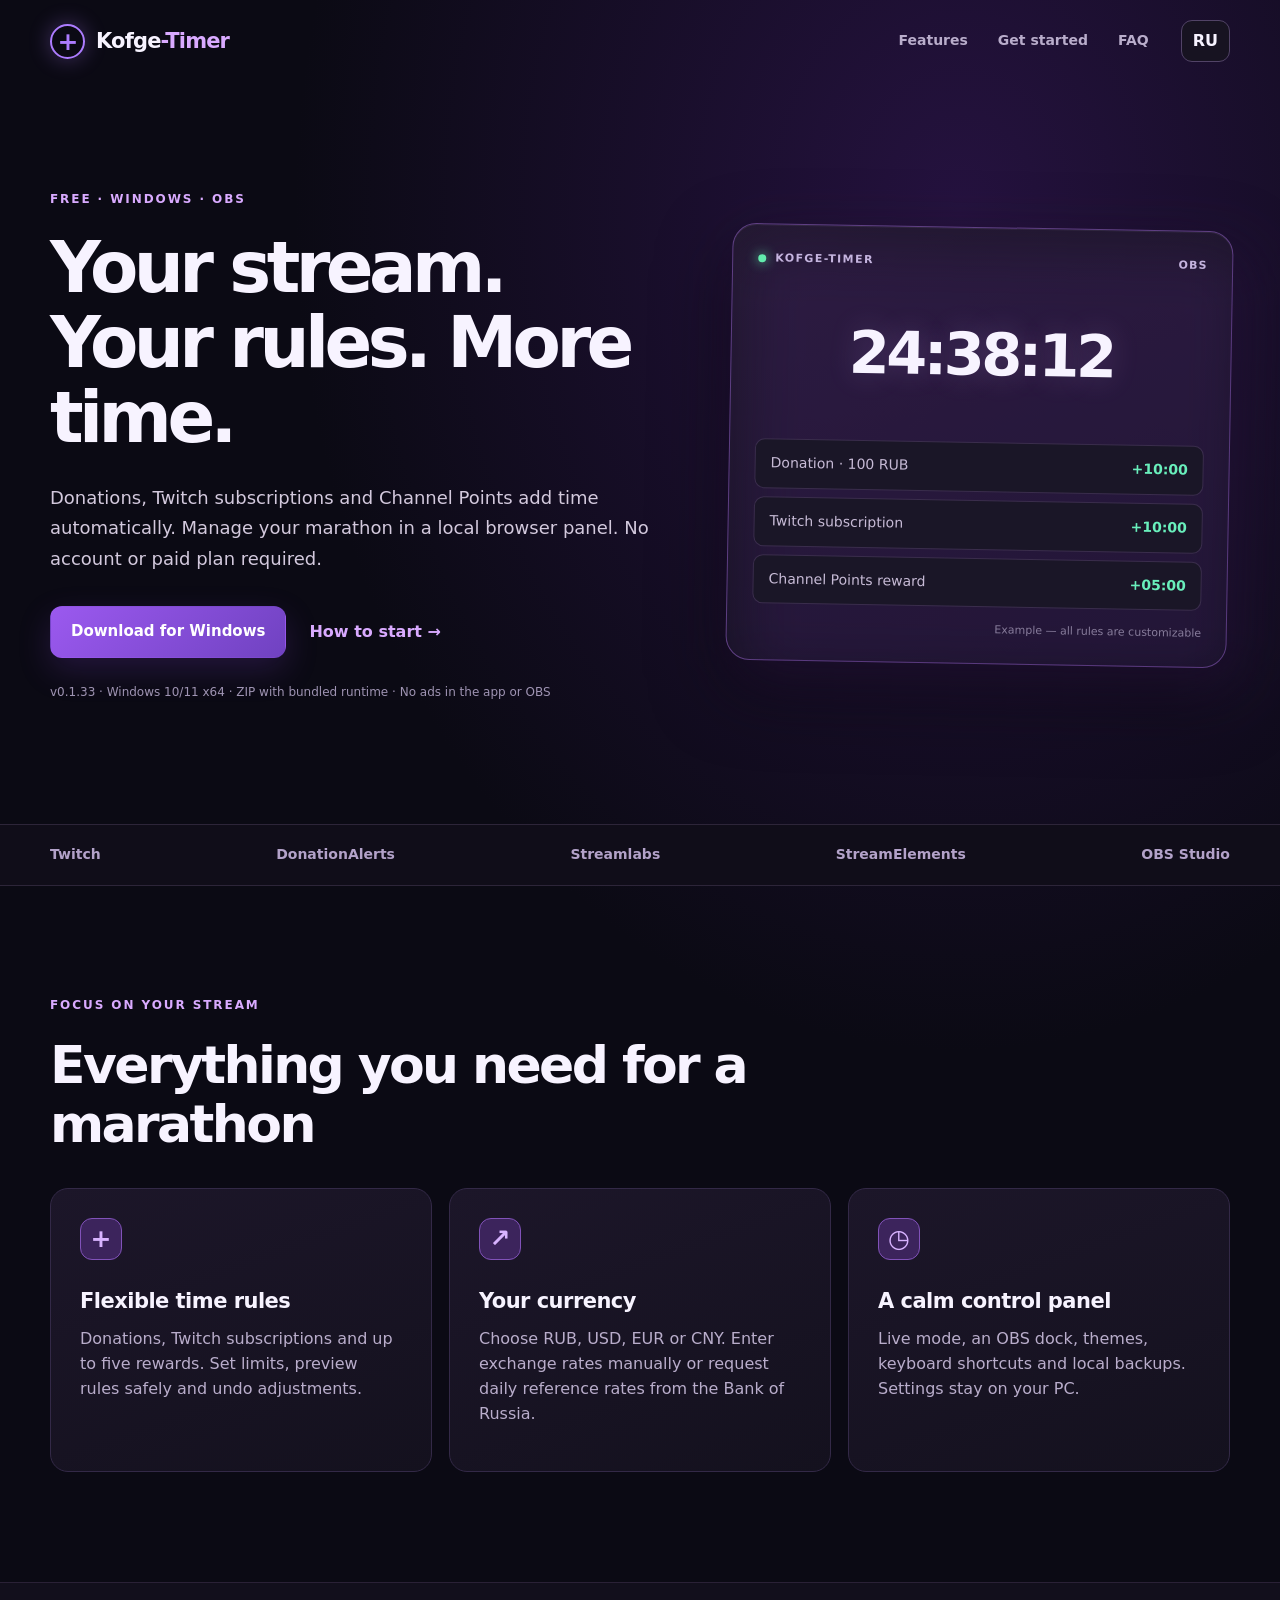
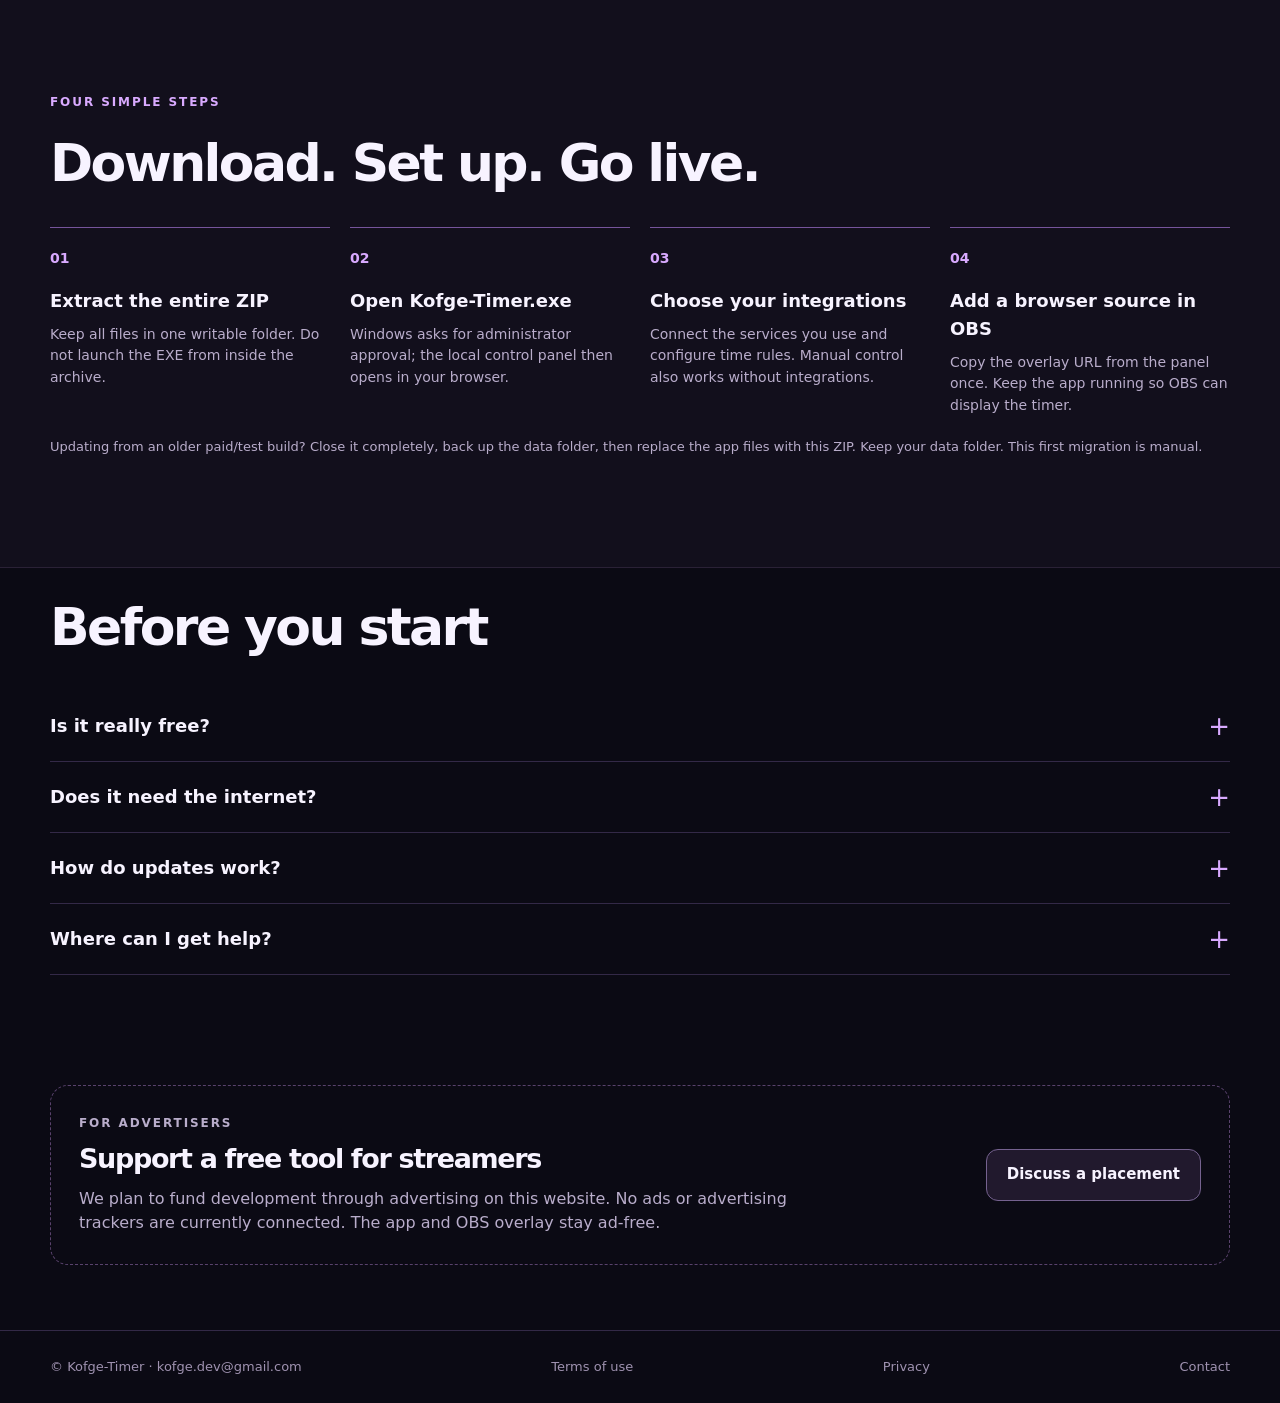
==== commit c5f55255: "Make Kofge-Timer free and publish signed download links" ====
--- a/index.html
+++ b/index.html
@@ -3,91 +3,73 @@
 <head>
   <meta charset="utf-8">
   <meta name="viewport" content="width=device-width, initial-scale=1">
-  <meta name="description" content="Kofge-Timer — локальный марафон-таймер для OBS с автоматическим начислением времени за донаты, подписки и награды Twitch.">
+  <meta name="description" content="Kofge-Timer — бесплатный локальный таймер для OBS, Twitch и донатов. Без регистрации и платной подписки.">
   <meta name="theme-color" content="#0b0a14">
-  <title>Kofge-Timer — таймер для стрим-марафонов</title>
-  <link rel="stylesheet" href="style.css">
-  <script src="script.js" defer></script>
+  <title>Kofge-Timer — бесплатный таймер для стримов</title>
+  <link rel="stylesheet" href="style.css?v=0.1.33-free">
+  <script src="script.js?v=0.1.33-free" defer></script>
 </head>
 <body>
+  <a class="skip-link" href="#content">К содержанию / Skip to content</a>
   <header class="nav wrap">
-    <a class="brand" href="#top" aria-label="Kofge-Timer"><span class="mark" aria-hidden="true">+</span><span>Kofge<span class="brand-accent">-Timer</span></span></a>
-    <nav aria-label="Разделы сайта">
-      <a href="#features" data-en="Features">Возможности</a>
-      <a href="#how" data-en="How it works">Как работает</a>
-      <a href="#pricing" data-en="Pricing">Стоимость</a>
-      <a href="#delivery" data-en="Access and refunds">Доступ и возврат</a>
-      <a href="#faq">FAQ</a>
-    </nav>
-    <button class="language" id="language" type="button" aria-label="Switch language">EN</button>
+    <a class="brand" href="index.html"><span class="mark" aria-hidden="true">+</span><span>Kofge<span class="brand-accent">-Timer</span></span></a>
+    <nav aria-label="Разделы / Navigation"><a href="index.html#features" data-en="Features">Возможности</a><a href="index.html#how" data-en="Get started">Начать</a><a href="index.html#faq">FAQ</a></nav>
+    <button class="language" id="language" type="button" aria-label="Switch to English">EN</button>
   </header>
-
-  <main id="top">
-    <section class="hero wrap">
-      <div class="hero-copy">
-        <p class="eyebrow" data-en="FOR STREAM MARATHONS">ДЛЯ СТРИМ-МАРАФОНОВ</p>
-        <h1><span data-en="Your stream.">Твой стрим.</span><br><em data-en="Your rules.">Твои правила.</em><br><span data-en="The timer handles the rest.">Остальное — таймер.</span></h1>
-        <p class="lead" data-en="Kofge-Timer turns donations, Twitch subscriptions and channel-point rewards into stream time. Set your rules once and focus on the broadcast.">Kofge-Timer превращает донаты, подписки Twitch и награды за баллы канала во время эфира. Настрой правила один раз и сосредоточься на стриме.</p>
-        <div class="actions"><a class="button primary" href="#pricing" data-en="See the subscription">Условия подписки</a><a class="text-link" href="#how" data-en="How does it work?">Как это работает?</a></div>
-        <p class="hero-note" data-en="Windows 10/11 · Local timer and OBS overlay · No cloud storage for your timer settings">Windows 10/11 · локальный таймер и оверлей OBS · настройки таймера хранятся на твоём ПК</p>
+  <main id="content">
+    <section class="hero wrap" id="top">
+      <div>
+        <p class="eyebrow" data-en="FREE · WINDOWS · OBS">БЕСПЛАТНО · WINDOWS · OBS</p>
+        <h1 data-en="Your stream. Your rules. More time.">Твой стрим. Твои правила. Больше времени.</h1>
+        <p class="lead" data-en="Donations, Twitch subscriptions and Channel Points add time automatically. Manage your marathon in a local browser panel. No account or paid plan required.">Донаты, подписки Twitch и баллы канала автоматически добавляют время. Управляй марафоном из локальной панели в браузере. Без аккаунта и платной подписки.</p>
+        <div class="actions"><a class="button primary" href="https://github.com/Kofge1/Kofge-Timer/releases/latest/download/Kofge-Timer-Offline.zip" data-en="Download for Windows">Скачать для Windows</a><a class="text-link" href="#how" data-en="How to start →">Как начать →</a></div>
+        <p class="hero-note" data-en="v0.1.33 · Windows 10/11 x64 · ZIP with bundled runtime · No ads in the app or OBS">v0.1.33 · Windows 10/11 x64 · ZIP со всем необходимым · Без рекламы в приложении и OBS</p>
       </div>
-      <div class="preview" aria-label="Пример интерфейса таймера">
-        <div class="preview-top"><span class="live-dot"></span><span data-en="LIVE TIMER">ТАЙМЕР ЭФИРА</span><span class="preview-menu">•••</span></div>
-        <div class="digits">12:48:32</div>
-        <div class="preview-rule"><span data-en="Donation received">Получен донат</span><strong>+05:00</strong></div>
+      <div class="preview" aria-label="Пример таймера / Timer example">
+        <div class="preview-top"><span class="live-dot"></span>KOFGE-TIMER<span class="preview-menu">OBS</span></div>
+        <div class="digits">24:38:12</div>
+        <div class="preview-rule"><span data-en="Donation · 100 RUB">Донат · 100 RUB</span><strong>+10:00</strong></div>
         <div class="preview-rule"><span data-en="Twitch subscription">Подписка Twitch</span><strong>+10:00</strong></div>
-        <div class="preview-foot" data-en="Illustration, not a live timer">Иллюстрация, не работающий таймер</div>
+        <div class="preview-rule"><span data-en="Channel Points reward">Награда за баллы</span><strong>+05:00</strong></div>
+        <div class="preview-foot" data-en="Example — all rules are customizable">Пример — все правила настраиваются</div>
       </div>
     </section>
-
-    <section class="strip"><div class="wrap strip-inner"><span>Twitch</span><span>DonationAlerts</span><span>Streamlabs</span><span>StreamElements</span><span>OBS</span></div></section>
-
+    <div class="strip"><div class="strip-inner wrap"><span>Twitch</span><span>DonationAlerts</span><span>Streamlabs</span><span>StreamElements</span><span>OBS Studio</span></div></div>
     <section class="section wrap" id="features">
-      <p class="eyebrow" data-en="WHY KOFGE-TIMER">ЗАЧЕМ KOFGE-TIMER</p>
-      <h2 data-en="Keep the stream moving, without counting minutes by hand.">Веди эфир, а не считай минуты вручную.</h2>
+      <p class="eyebrow" data-en="FOCUS ON YOUR STREAM">СОСРЕДОТОЧЬСЯ НА СТРИМЕ</p>
+      <h2 data-en="Everything you need for a marathon">Всё нужное для марафона</h2>
       <div class="features">
-        <article><span class="feature-icon">↗</span><h3 data-en="Automatic additions">Автоматические начисления</h3><p data-en="Donations, Twitch subscriptions and selected channel-point rewards add time according to your rules.">Донаты, подписки Twitch и выбранные награды за баллы канала добавляют время по твоим правилам.</p></article>
-        <article><span class="feature-icon">≋</span><h3 data-en="Your own rules">Свои правила</h3><p data-en="Choose the base currency, manual or updated exchange rates, time limits and the look of the timer.">Выбирай основную валюту, ручной или обновлённый курс, лимиты времени и оформление таймера.</p></article>
-        <article><span class="feature-icon">◉</span><h3 data-en="Made for OBS">Удобно для OBS</h3><p data-en="The local OBS source keeps the same address after a Windows restart. Stream data remains on your PC.">Локальный источник OBS сохраняет адрес после перезапуска Windows. Данные стрима остаются на твоём ПК.</p></article>
+        <article><span class="feature-icon" aria-hidden="true">+</span><h3 data-en="Flexible time rules">Гибкие правила времени</h3><p data-en="Donations, Twitch subscriptions and up to five rewards. Set limits, preview rules safely and undo adjustments.">Донаты, подписки Twitch и до пяти наград. Настраивай лимиты, безопасно проверяй правила и отменяй начисления.</p></article>
+        <article><span class="feature-icon" aria-hidden="true">↗</span><h3 data-en="Your currency">Твоя валюта</h3><p data-en="Choose RUB, USD, EUR or CNY. Enter exchange rates manually or request daily reference rates from the Bank of Russia.">Выбирай RUB, USD, EUR или CNY. Вводи курсы вручную или загружай дневные справочные курсы Банка России.</p></article>
+        <article><span class="feature-icon" aria-hidden="true">◷</span><h3 data-en="A calm control panel">Удобное управление</h3><p data-en="Live mode, an OBS dock, themes, keyboard shortcuts and local backups. Settings stay on your PC.">Режим эфира, панель OBS, темы, горячие клавиши и локальные резервные копии. Настройки остаются на твоём ПК.</p></article>
       </div>
     </section>
-
     <section class="section how" id="how"><div class="wrap">
-      <p class="eyebrow" data-en="GET STARTED">БЫСТРЫЙ СТАРТ</p>
-      <h2 data-en="Four steps to your marathon">Четыре шага до марафона</h2>
+      <p class="eyebrow" data-en="FOUR SIMPLE STEPS">ЧЕТЫРЕ ПРОСТЫХ ШАГА</p><h2 data-en="Download. Set up. Go live.">Скачай. Настрой. Выходи в эфир.</h2>
       <div class="steps">
-        <div><b>01</b><strong data-en="Download and open">Скачай и открой</strong><p data-en="Run Kofge-Timer on a Windows PC.">Запусти Kofge-Timer на ПК с Windows.</p></div>
-        <div><b>02</b><strong data-en="Activate access">Активируй доступ</strong><p data-en="When sales open, enter an email for your receipt and pay in the app. Access will appear after payment confirmation; no license key to type.">После открытия продаж укажи email для чека и оплати подписку в приложении. Доступ появится после подтверждения платежа, без ввода ключа.</p></div>
-        <div><b>03</b><strong data-en="Connect services">Подключи сервисы</strong><p data-en="Choose Twitch and the donation platform you actually use.">Выбери Twitch и донат-платформу, которой пользуешься.</p></div>
-        <div><b>04</b><strong data-en="Add the OBS source">Добавь источник OBS</strong><p data-en="Set your time rules, add the local overlay URL once, and go live.">Настрой начисления, один раз добавь локальную ссылку оверлея и выходи в эфир.</p></div>
+        <div><b>01</b><strong data-en="Extract the entire ZIP">Распакуй весь ZIP</strong><p data-en="Keep all files in one writable folder. Do not launch the EXE from inside the archive.">Сохрани все файлы в одной доступной для записи папке. Не запускай EXE прямо из архива.</p></div>
+        <div><b>02</b><strong data-en="Open Kofge-Timer.exe">Запусти Kofge-Timer.exe</strong><p data-en="Windows asks for administrator approval; the local control panel then opens in your browser.">Windows запросит разрешение администратора, затем в браузере откроется локальная панель.</p></div>
+        <div><b>03</b><strong data-en="Choose your integrations">Выбери подключения</strong><p data-en="Connect the services you use and configure time rules. Manual control also works without integrations.">Подключи нужные сервисы и настрой начисления. Вручную таймер работает и без подключений.</p></div>
+        <div><b>04</b><strong data-en="Add a browser source in OBS">Добавь источник в OBS</strong><p data-en="Copy the overlay URL from the panel once. Keep the app running so OBS can display the timer.">Один раз скопируй URL оверлея из панели. Для отображения в OBS приложение должно работать.</p></div>
       </div>
+      <p class="delivery-note" data-en="Updating from an older paid/test build? Close it completely, back up the data folder, then replace the app files with this ZIP. Keep your data folder. This first migration is manual.">Обновляешь старую платную/тестовую сборку? Полностью закрой её, сохрани копию папки data и замени файлы приложения файлами из ZIP. Папку data сохрани. Первый переход выполняется вручную.</p>
     </div></section>
-
-    <section class="section wrap pricing" id="pricing">
-      <div class="pricing-copy"><p class="eyebrow" data-en="SIMPLE PRICING">ПРОСТАЯ ПОДПИСКА</p><h2 data-en="Everything for one stream marathon.">Всё для стрим-марафона.</h2><p data-en="Full app access, updates and support. No automatic recurring charge: renew only when you want to keep using it.">Полный доступ к приложению, обновлениям и поддержке. Автоматического списания нет: продлевай подписку, когда захочешь продолжить пользоваться таймером.</p></div>
-      <div class="price-card"><p class="price-label" data-en="30 days of access · 1 PC">30 дней доступа · 1 ПК</p><div class="price">1000 ₽ <span data-en="/ 30 days">/ 30 дней</span></div><p class="other-prices">10 € · $10 <span data-en="— planned international prices">— планируемые цены для других стран</span></p><ul><li data-en="Updates and support included">Обновления и поддержка включены</li><li data-en="48 hours to renew after expiry">48 часов на продление после окончания срока</li><li data-en="Planned: full refund within 5 days; final terms are being prepared">План: полный возврат в первые 5 дней; условия готовятся</li><li data-en="Email-based transfer to another PC will be enabled before sales">Перенос на другой ПК по почте будет включён до продаж</li></ul><button class="button disabled" type="button" disabled data-en="Sales are not open yet">Продажи пока не открыты</button><small data-en="The app and payment links will appear here after the production checks. No payment is taken on this page.">Ссылка на приложение и оплата появятся здесь после проверки боевой версии. На этой странице платёж не принимается.</small></div>
+    <section class="section wrap faq" id="faq"><h2 data-en="Before you start">Перед запуском</h2>
+      <details><summary data-en="Is it really free?">Это действительно бесплатно?</summary><p data-en="Yes. All timer features are available without a license key, registration, paid subscription or PC activation limit. Twitch subscriptions are viewer events, not a payment for this app.">Да. Все функции таймера доступны без ключа, регистрации, платной подписки и ограничения активаций по ПК. Подписки Twitch — события зрителей, а не оплата приложения.</p></details>
+      <details><summary data-en="Does it need the internet?">Нужен ли интернет?</summary><p data-en="Manual timer control and the local OBS overlay work offline. Live events need an internet connection to the connected services. Updates are checked at startup; exchange rates are fetched only when you click the refresh button.">Ручное управление и локальный оверлей OBS работают без интернета. События подключённых сервисов требуют сети. Обновления проверяются при запуске, а курсы валют загружаются только по нажатию кнопки.</p></details>
+      <details><summary data-en="How do updates work?">Как работают обновления?</summary><p data-en="The app checks public GitHub Releases. Before installation, it verifies a digital signature, archive size and SHA-256. Installation asks for confirmation, pauses the timer and creates a backup.">Приложение проверяет публичные GitHub Releases. Перед установкой проверяются цифровая подпись, размер и SHA-256 архива. Установка запрашивает подтверждение, ставит таймер на паузу и создаёт резервную копию.</p></details>
+      <details><summary data-en="Where can I get help?">Куда обращаться за помощью?</summary><p data-en="Email kofge.dev@gmail.com with the app version and a description of the issue. Do not send settings.json, Client Secret, passwords or tokens.">Напиши на kofge.dev@gmail.com: укажи версию и опиши проблему. Не отправляй settings.json, Client Secret, пароли и токены.</p></details>
     </section>
-
-    <section class="section delivery" id="delivery"><div class="wrap">
-      <p class="eyebrow" data-en="BEFORE YOU BUY">ПЕРЕД ПОКУПКОЙ</p>
-      <h2 data-en="Know what happens after payment">Что произойдёт после оплаты</h2>
-      <div class="delivery-grid">
-        <article><b>01</b><h3 data-en="Get the app">Получение приложения</h3><p data-en="The Windows download will be available before sales open. After payment is confirmed in the app, 30 days of access will be added automatically to that PC.">Ссылка на приложение для Windows появится до открытия продаж. После подтверждения оплаты в приложении 30 дней доступа добавятся на этот ПК автоматически.</p></article>
-        <article><b>02</b><h3 data-en="Renew when you choose">Продление без автосписания</h3><p data-en="No automatic recurring charge. You can pay for another 30 days in the app. There are 48 hours after expiry to renew; an already running stream can finish.">Автоматического списания нет. Следующие 30 дней можно оплатить в приложении. После окончания срока есть 48 часов на продление; уже начатый эфир можно завершить.</p></article>
-        <article><b>03</b><h3 data-en="Support and refunds">Поддержка и возврат</h3><p data-en="The planned policy is a full refund within the first 5 days; final terms will be published before sales. Requests will be reviewed manually.">Планируется полный возврат в первые 5 дней; окончательные условия появятся до начала продаж. Обращения будут обрабатываться вручную.</p><p class="support-contact"><span data-en="Contact support:">Связаться с поддержкой:</span> <a href="mailto:kofge.dev@gmail.com">kofge.dev@gmail.com</a></p></article>
-      </div>
-      <p class="delivery-note"><span data-en="Seller details are available on the">Данные продавца указаны на странице</span> <a href="requisites.html" data-en="Seller details">«Реквизиты»</a>. <span data-en="Terms of use and privacy information are being prepared. Payments are not accepted on this website yet.">Условия использования и сведения об обработке данных готовятся. Сейчас платежи на сайте не принимаются.</span></p>
-    </div></section>
-
-    <section class="section faq wrap" id="faq"><p class="eyebrow">FAQ</p><h2 data-en="Good to know before starting">Что важно знать заранее</h2>
-      <details><summary data-en="Does Kofge-Timer need to stay open in a browser?">Нужно ли держать таймер открытым в браузере?</summary><p data-en="No. Kofge-Timer runs locally on your PC; the browser is the control panel. The OBS source uses a stable local address.">Нет. Kofge-Timer работает локально на ПК, а браузер служит панелью управления. Источник OBS использует постоянный локальный адрес.</p></details>
-      <details><summary data-en="Do I need an internet connection?">Нужен ли интернет?</summary><p data-en="The timer and OBS overlay run locally. Internet is needed for Twitch and donation events, payments, updates and subscription checks. A short connection failure does not immediately stop an already running stream.">Таймер и оверлей OBS работают локально. Интернет нужен для событий Twitch и донатов, оплаты, обновлений и проверки подписки. Краткий сбой связи не останавливает уже начатый эфир сразу.</p></details>
-      <details><summary data-en="What happens when access expires during a live stream?">Что будет, если подписка закончится во время эфира?</summary><p data-en="An already running stream can finish. After the 48-hour renewal period, starting a new stream requires renewal.">Уже начатый эфир можно завершить. После 48 часов на продление для нового запуска потребуется оплатить следующий период.</p></details>
-      <details><summary data-en="Can I move my purchase to another PC?">Можно ли перенести покупку на другой ПК?</summary><p data-en="Yes. A one-time email code moves access to the new PC and disables it on the old one. This feature will be enabled before sales start.">Да. Одноразовый код из письма перенесёт доступ на новый ПК и отключит старый. Функция будет включена до начала продаж.</p></details>
-      <details><summary data-en="Can I pay in euros or dollars now?">Уже можно оплатить в евро или долларах?</summary><p data-en="Not yet. €10 and $10 are planned prices; international payment methods still need to be connected and tested.">Пока нет. 10 € и $10 — запланированные цены; способы международной оплаты ещё нужно подключить и проверить.</p></details>
-    </section>
+    <aside class="sponsor wrap" id="advertising" aria-labelledby="advertising-title">
+      <div><p class="eyebrow" data-en="FOR ADVERTISERS">ДЛЯ РЕКЛАМОДАТЕЛЕЙ</p><h2 id="advertising-title" data-en="Support a free tool for streamers">Поддержать бесплатный инструмент</h2><p data-en="We plan to fund development through advertising on this website. No ads or advertising trackers are currently connected. The app and OBS overlay stay ad-free.">Планируем поддерживать разработку рекламой на этом сайте. Сейчас реклама и рекламные трекеры не подключены. Приложение и оверлей OBS остаются без рекламы.</p></div>
+      <a class="button secondary" href="mailto:kofge.dev@gmail.com?subject=Kofge-Timer%20advertising" data-en="Discuss a placement">Обсудить размещение</a>
+    </aside>
   </main>
-
-  <footer class="footer"><div class="wrap footer-inner"><span>Kofge-Timer · © 2026</span><a href="mailto:kofge.dev@gmail.com">kofge.dev@gmail.com</a><a href="#delivery" data-en="Access and refunds">Доступ и возврат</a><a href="requisites.html" data-en="Seller details">Реквизиты</a></div></footer>
+  <footer class="footer"><div class="wrap footer-inner">
+    <span>© Kofge-Timer · <a href="mailto:kofge.dev@gmail.com">kofge.dev@gmail.com</a></span>
+    <a href="terms.html" data-en="Terms of use">Условия использования</a>
+    <a href="privacy.html" data-en="Privacy">Конфиденциальность</a>
+    <a href="requisites.html" data-en="Contact">Контакты</a>
+  </div></footer>
 </body>
 </html>
--- a/style.css
+++ b/style.css
@@ -63,6 +63,7 @@
 .price-card li{padding-left:5px;margin:10px 0}
 .price-card li::marker{color:var(--accent)}
 .price-card small{display:block;color:#9e90ae;font-size:12px;margin-top:12px;line-height:1.5}
+.price-details{display:inline-block;margin-top:15px;color:var(--accent2);font-size:13px;font-weight:700;text-decoration:underline;text-underline-offset:3px}
 .delivery{background:#120f1c;border-block:1px solid #2a2136}
 .delivery-grid{display:grid;grid-template-columns:repeat(3,minmax(0,1fr));gap:17px}
 .delivery-grid article{border:1px solid var(--line);border-radius:18px;background:#1a1525;padding:27px}
@@ -85,6 +86,37 @@
 .seller-details dd{margin:0;font-weight:700;overflow-wrap:anywhere}
 .seller-details a{color:var(--accent2);text-decoration:underline;text-underline-offset:3px}
 .seller-help{max-width:800px;margin:25px 0 30px;color:var(--muted)}
+.purchase-page{max-width:960px}
+.launch-notice{border:1px solid #8255a4;border-radius:16px;background:#241832;padding:22px 26px;margin-bottom:48px}
+.launch-notice strong{color:var(--accent2)}
+.launch-notice p{color:#d3c9dd;margin:7px 0 0}
+.purchase-section{margin:0 0 48px}
+.purchase-section h2{font-size:clamp(27px,3vw,36px);margin-bottom:22px}
+.purchase-section>p{color:var(--muted)}
+.purchase-steps{counter-reset:buy;padding:0;margin:0;display:grid;grid-template-columns:repeat(2,minmax(0,1fr));gap:16px;list-style:none}
+.purchase-steps li{counter-increment:buy;border:1px solid var(--line);border-radius:16px;background:var(--card);padding:23px}
+.purchase-steps li:before{content:counter(buy,decimal-leading-zero);display:block;color:var(--accent2);font-size:13px;font-weight:800;margin-bottom:15px}
+.purchase-steps strong{font-size:18px}
+.purchase-steps p{color:var(--muted);font-size:14px;margin:8px 0 0}
+.purchase-facts{margin:0;border-top:1px solid var(--line)}
+.purchase-facts div{display:grid;grid-template-columns:minmax(135px,1fr) minmax(0,2fr);gap:16px;padding:16px 0;border-bottom:1px solid var(--line)}
+.purchase-facts dt{color:var(--muted)}
+.purchase-facts dd{margin:0;font-weight:700}
+.purchase-note{margin-top:20px;font-size:13px}
+.legal-copy{max-width:900px}
+.legal-copy h1{max-width:850px}
+.legal-copy section{border-top:1px solid var(--line);padding:30px 0 20px}
+.legal-copy section h2{font-size:clamp(25px,3vw,34px);margin-bottom:18px}
+.legal-copy section p,.legal-meta{color:#d3c9dd;line-height:1.75}
+.legal-copy section p{margin-bottom:16px}
+.legal-copy section a{color:var(--accent2);text-decoration:underline;text-underline-offset:3px}
+.legal-meta{font-size:14px;margin-bottom:36px}
+.draft-banner{border:1px solid #916748;border-radius:14px;background:#342319;color:#f6dfc8;padding:20px 23px;margin:0 0 36px;line-height:1.65}
+.draft-banner strong{color:#fff0d9}
+.legal-data-list{margin:0 0 24px;border-top:1px solid var(--line)}
+.legal-data-list div{display:grid;grid-template-columns:minmax(145px,1fr) minmax(0,2fr);gap:16px;border-bottom:1px solid var(--line);padding:15px 0}
+.legal-data-list dt{font-weight:700;color:var(--accent2)}
+.legal-data-list dd{margin:0;color:var(--muted)}
 .faq{padding-top:30px}
 .faq details{border-bottom:1px solid var(--line);padding:21px 0}
 .faq summary{cursor:pointer;font-weight:700;font-size:18px;list-style:none;display:flex;align-items:center;justify-content:space-between;gap:20px}
@@ -96,5 +128,12 @@
 .footer-inner{display:flex;justify-content:space-between;gap:15px;flex-wrap:wrap;padding-block:26px}
 .footer a:hover{color:var(--text)}
 :focus-visible{outline:2px solid var(--accent2);outline-offset:4px}
+.skip-link{position:absolute;left:16px;top:-100px;z-index:10;padding:12px;background:var(--card)}
+.skip-link:focus{top:8px}
+.secondary{border-color:#75628f;background:#21192d}
+.sponsor{display:flex;align-items:center;justify-content:space-between;gap:32px;border:1px dashed #59426d;border-radius:18px;padding:28px;margin-bottom:65px}
+.sponsor>div{max-width:740px}.sponsor h2{font-size:27px;margin-bottom:12px}.sponsor .eyebrow{margin-bottom:12px}.sponsor p{color:var(--muted);margin-bottom:0}.sponsor .button{flex-shrink:0}
+@media(max-width:900px){.sponsor{flex-direction:column;align-items:flex-start}}
+@media(prefers-reduced-motion:reduce){html{scroll-behavior:auto}}
 @media(max-width:900px){.nav{flex-wrap:wrap;padding-block:17px}.nav nav{order:3;width:100%;margin-left:0;gap:20px;overflow:auto;white-space:nowrap}.language{margin-left:auto}.hero{grid-template-columns:1fr;gap:45px;padding-block:70px 85px}.preview{max-width:590px;transform:none}.features,.delivery-grid{grid-template-columns:1fr 1fr}.steps{grid-template-columns:1fr 1fr}.pricing{grid-template-columns:1fr;gap:25px}.price-card{max-width:590px}}
-@media(max-width:620px){.wrap{width:min(100% - 32px,1180px)}.brand{font-size:19px}.nav{gap:15px}.nav nav{gap:16px;font-size:13px}.hero{padding-top:58px}.hero h1{font-size:clamp(38px,10vw,48px);overflow-wrap:anywhere}.lead{font-size:16px}.features,.delivery-grid,.steps{grid-template-columns:1fr}.features article{min-height:0}.section{padding-block:74px}.faq{padding-top:0}.price-card{padding:24px}.price{font-size:48px;white-space:normal}.seller-card{padding:24px}.seller-details div{grid-template-columns:1fr;gap:3px}.legal-page{padding-block:64px 86px}.footer-inner{display:block}.footer-inner span{display:block;margin:6px 0}}
+@media(max-width:620px){.wrap{width:min(100% - 32px,1180px)}.brand{font-size:19px}.nav{gap:15px}.nav nav{gap:16px;font-size:13px}.hero{padding-top:58px}.hero h1{font-size:clamp(38px,10vw,48px);overflow-wrap:anywhere}.lead{font-size:16px}.features,.delivery-grid,.steps,.purchase-steps{grid-template-columns:1fr}.features article{min-height:0}.section{padding-block:74px}.faq{padding-top:0}.price-card{padding:24px}.price{font-size:48px;white-space:normal}.seller-card{padding:24px}.seller-details div,.purchase-facts div,.legal-data-list div{grid-template-columns:1fr;gap:3px}.legal-page{padding-block:64px 86px}.footer-inner{display:block}.footer-inner span{display:block;margin:6px 0}}
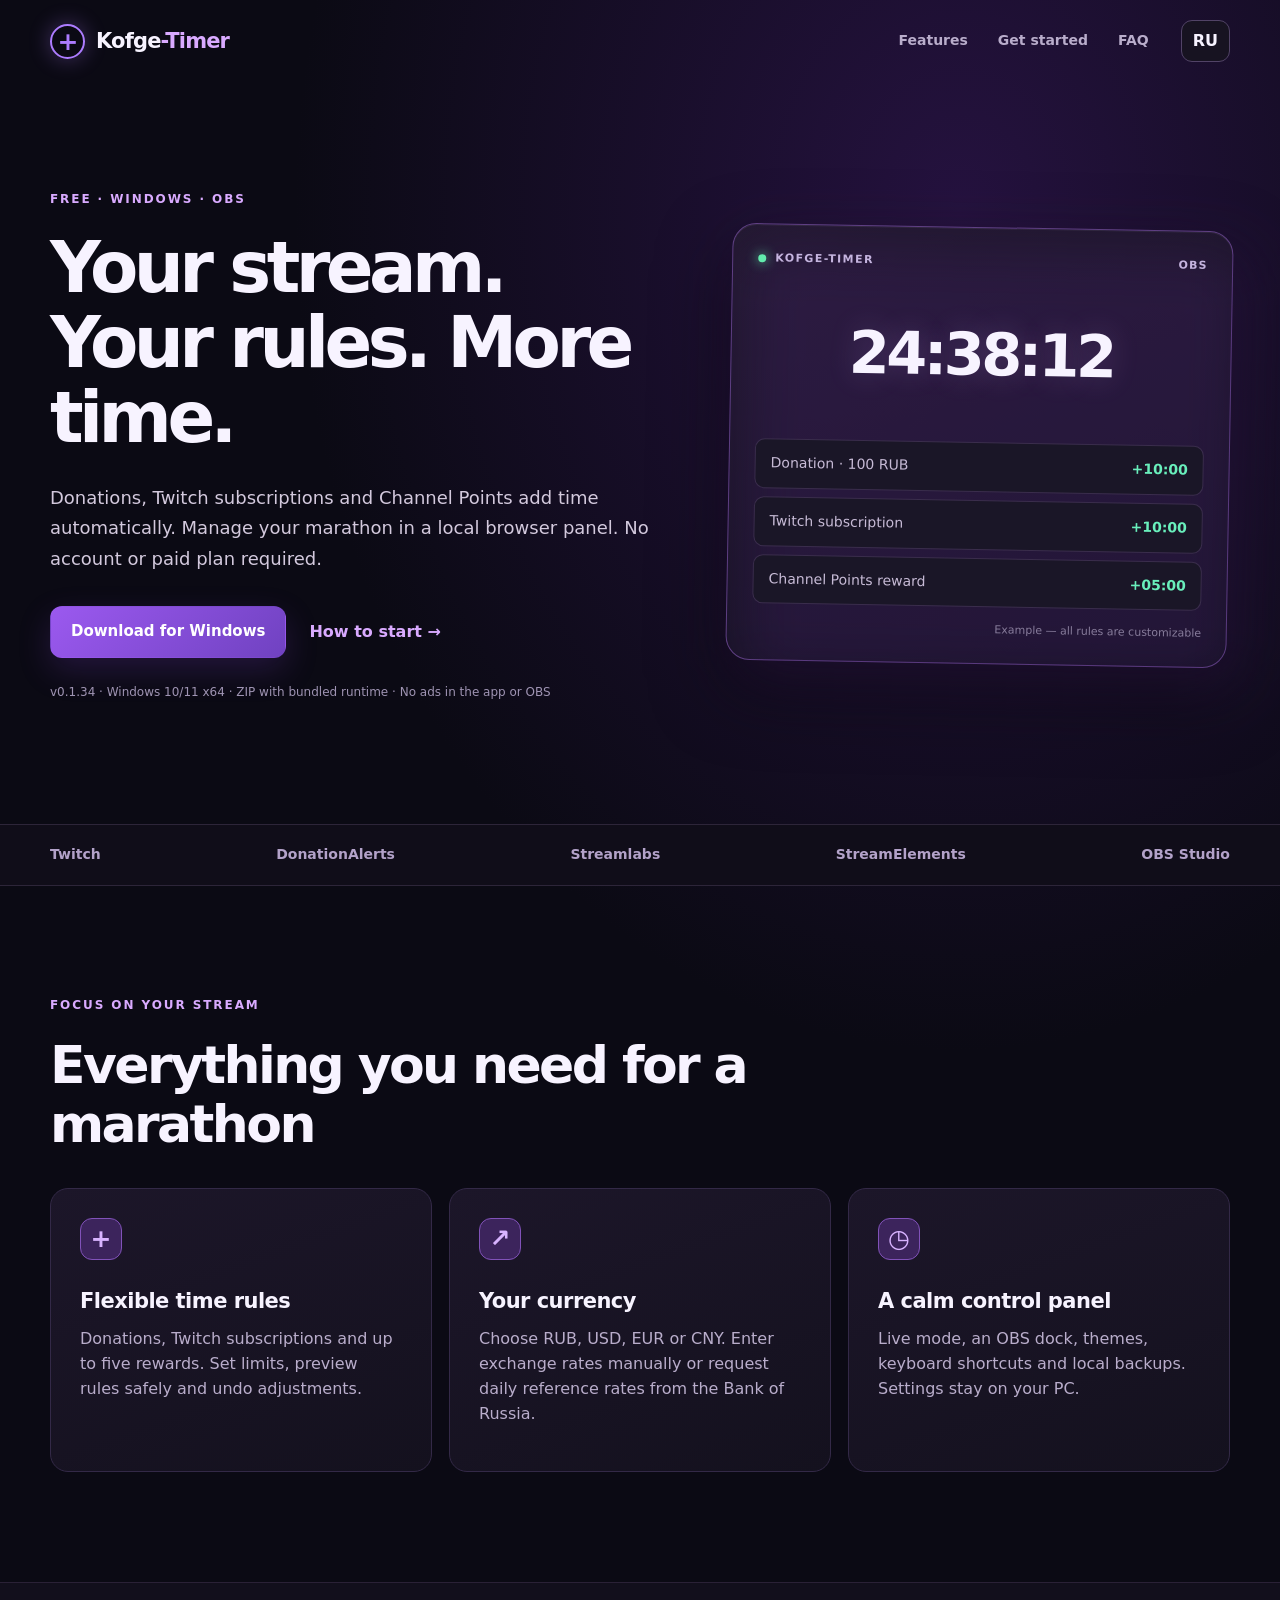
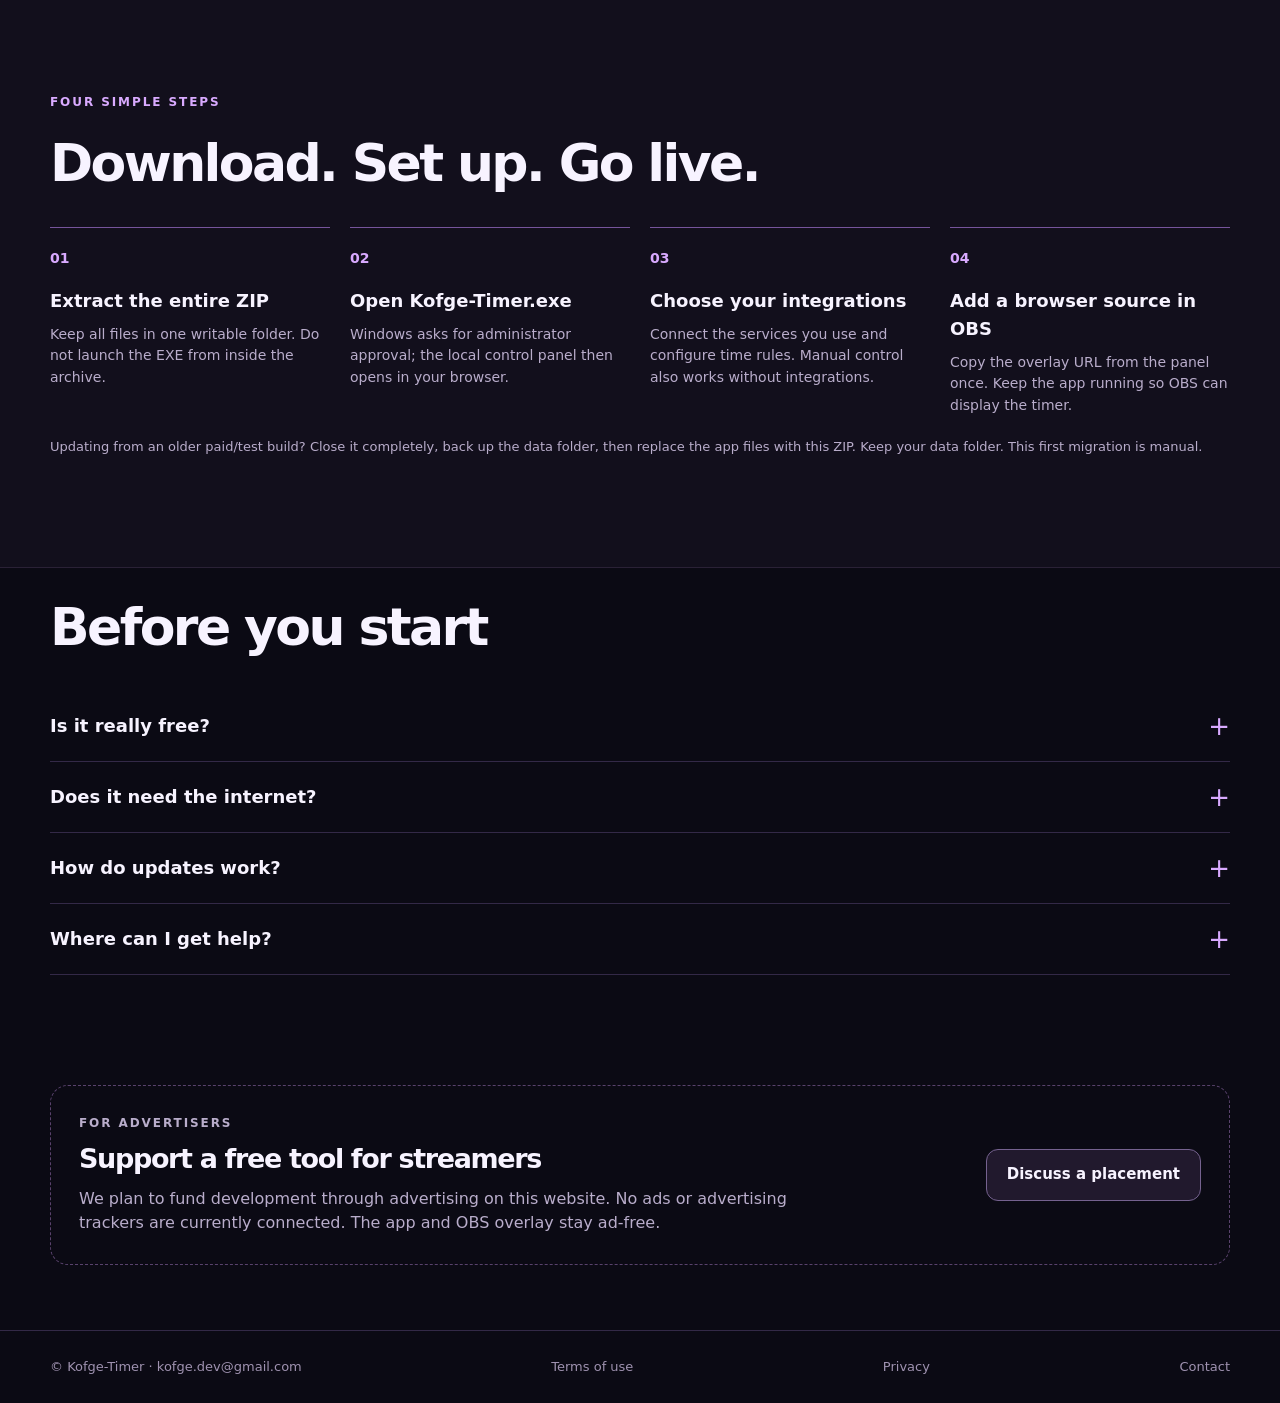
==== commit 4fd1164f: "Update download page version to v0.1.34" ====
--- a/index.html
+++ b/index.html
@@ -23,7 +23,7 @@
         <h1 data-en="Your stream. Your rules. More time.">Твой стрим. Твои правила. Больше времени.</h1>
         <p class="lead" data-en="Donations, Twitch subscriptions and Channel Points add time automatically. Manage your marathon in a local browser panel. No account or paid plan required.">Донаты, подписки Twitch и баллы канала автоматически добавляют время. Управляй марафоном из локальной панели в браузере. Без аккаунта и платной подписки.</p>
         <div class="actions"><a class="button primary" href="https://github.com/Kofge1/Kofge-Timer/releases/latest/download/Kofge-Timer-Offline.zip" data-en="Download for Windows">Скачать для Windows</a><a class="text-link" href="#how" data-en="How to start →">Как начать →</a></div>
-        <p class="hero-note" data-en="v0.1.33 · Windows 10/11 x64 · ZIP with bundled runtime · No ads in the app or OBS">v0.1.33 · Windows 10/11 x64 · ZIP со всем необходимым · Без рекламы в приложении и OBS</p>
+        <p class="hero-note" data-en="v0.1.34 · Windows 10/11 x64 · ZIP with bundled runtime · No ads in the app or OBS">v0.1.34 · Windows 10/11 x64 · ZIP со всем необходимым · Без рекламы в приложении и OBS</p>
       </div>
       <div class="preview" aria-label="Пример таймера / Timer example">
         <div class="preview-top"><span class="live-dot"></span>KOFGE-TIMER<span class="preview-menu">OBS</span></div>
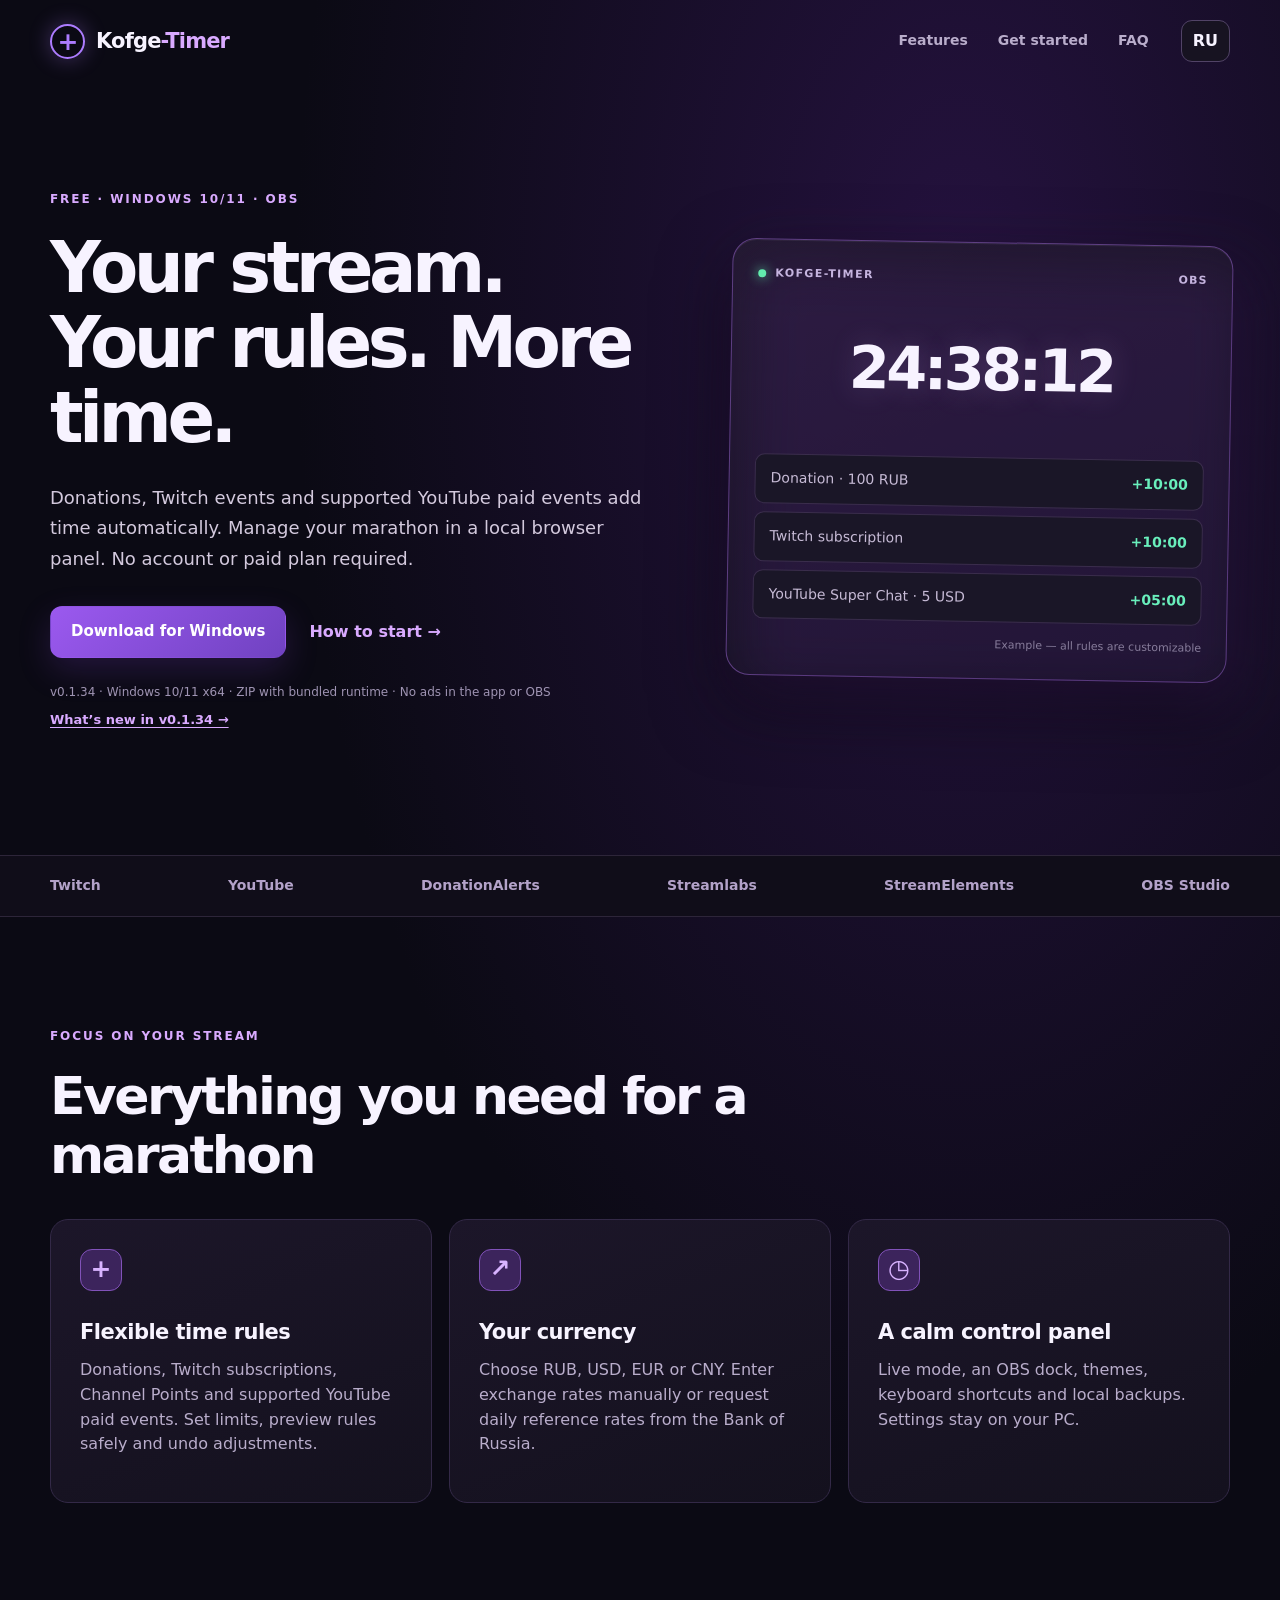
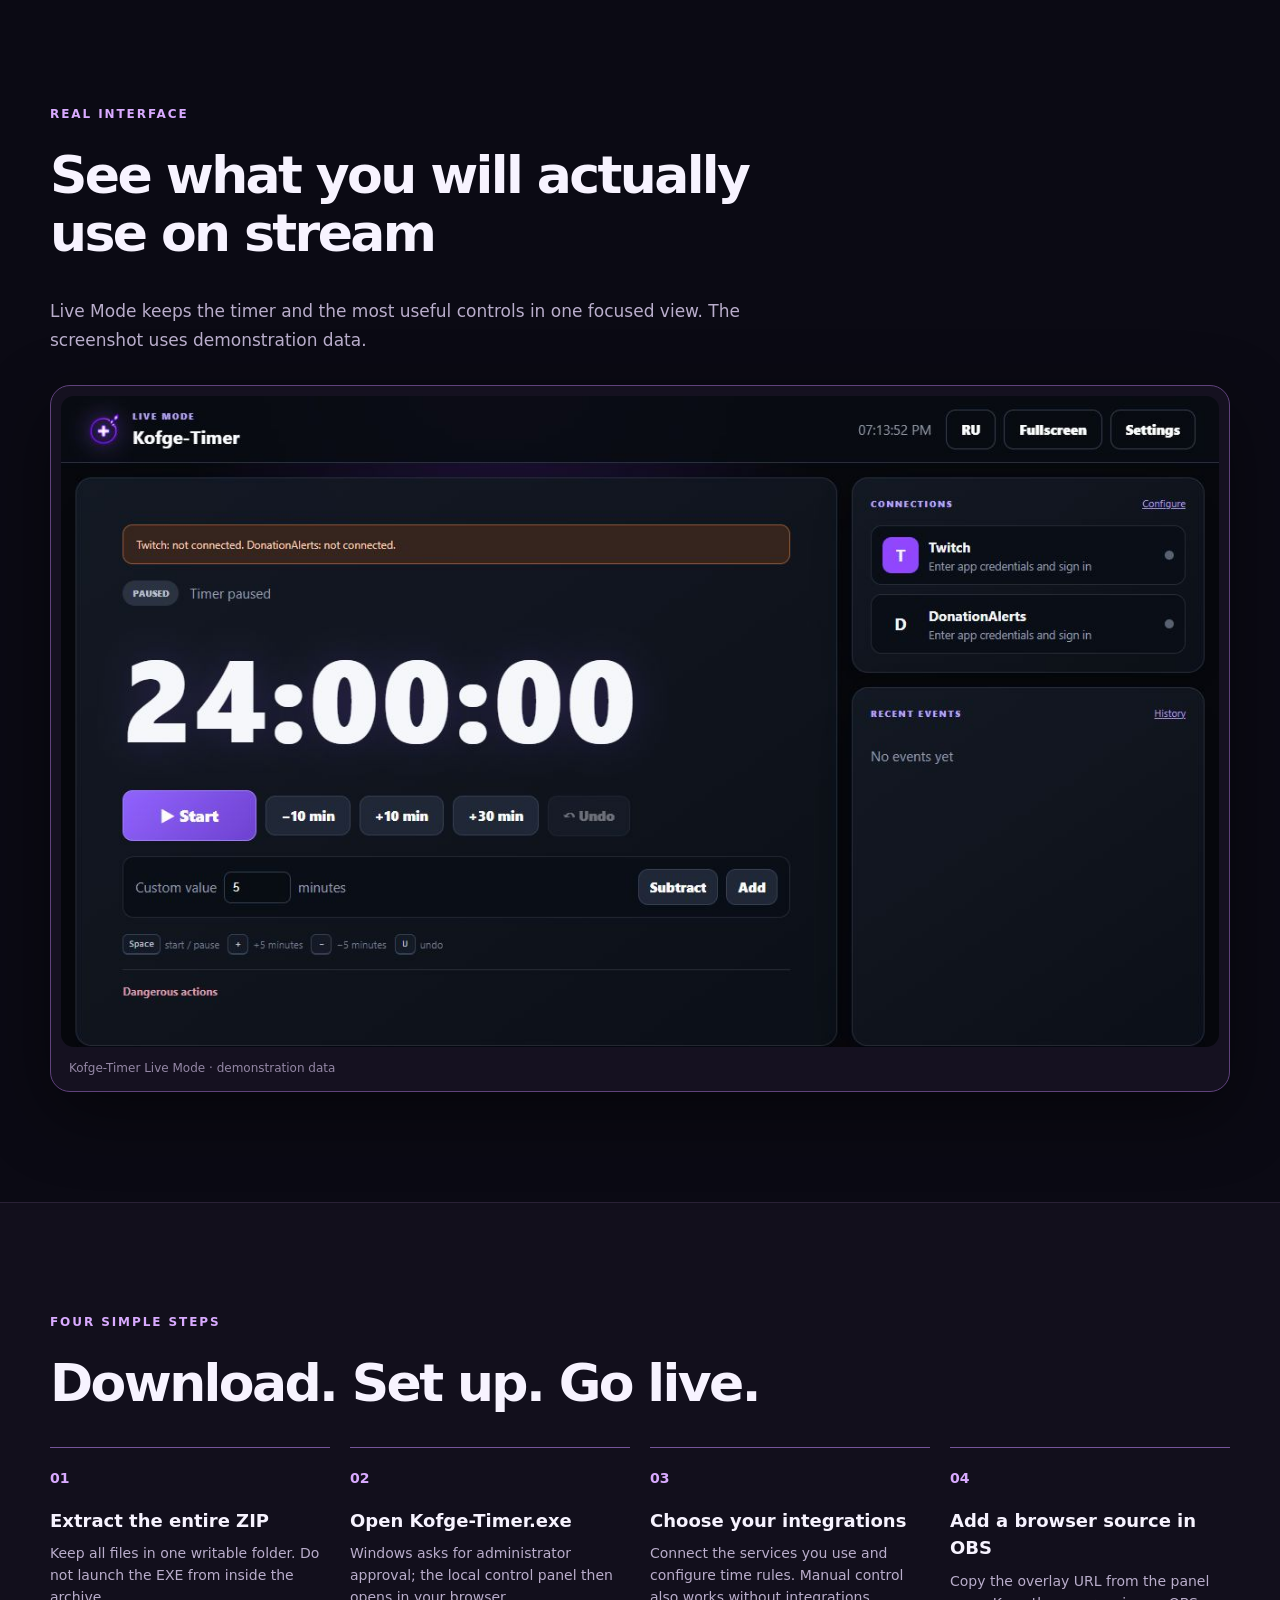
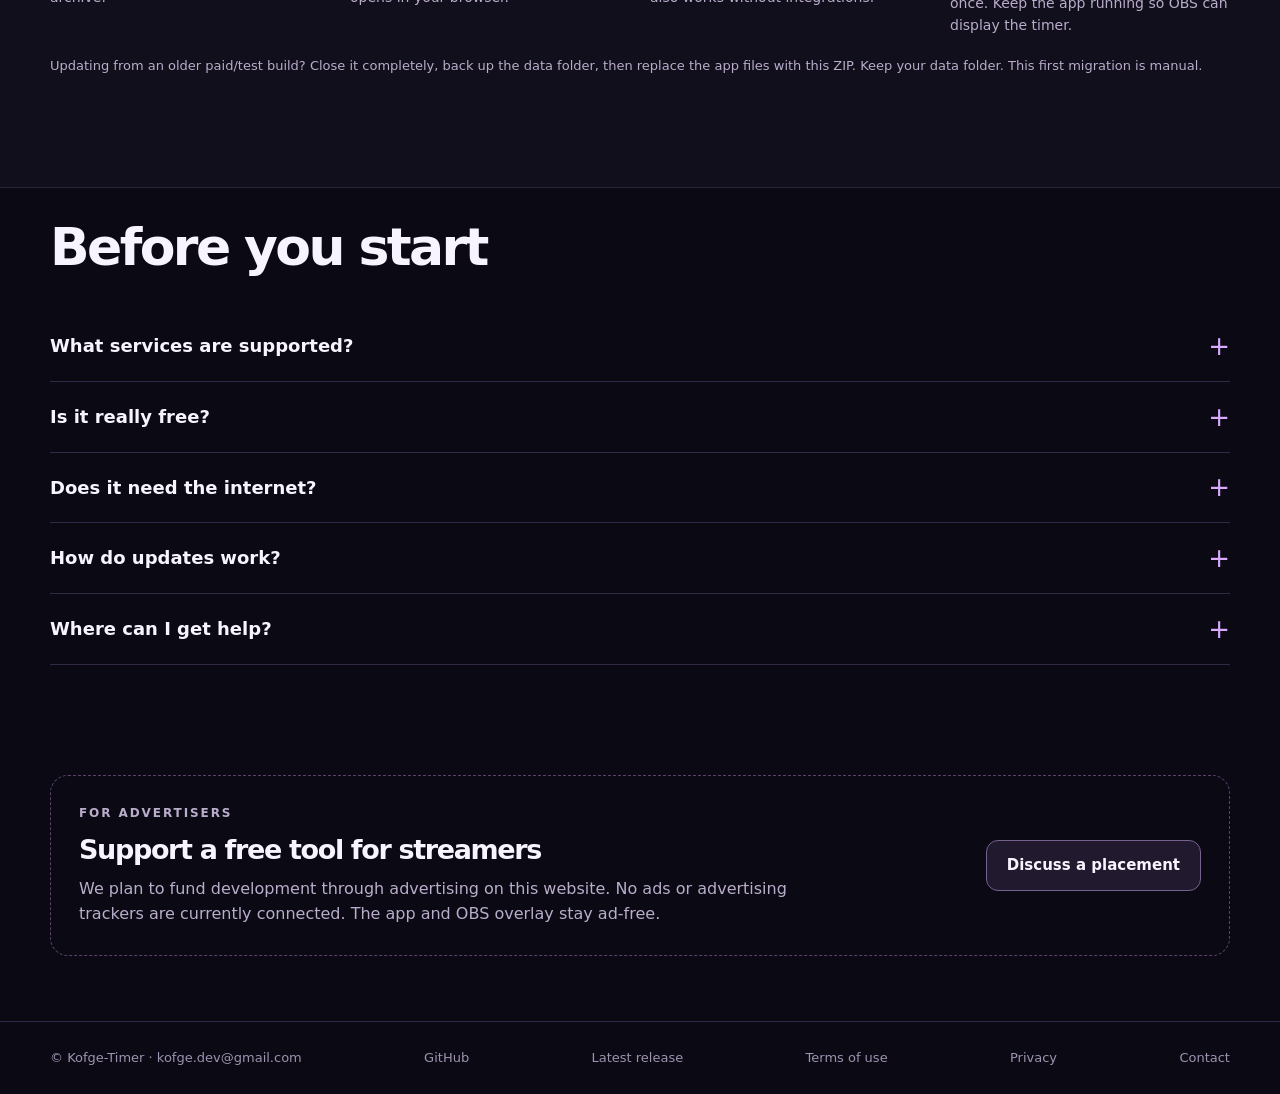
==== commit 316bfa48: "Update website for v0.1.34 and YouTube support" ====
--- a/index.html
+++ b/index.html
@@ -3,11 +3,18 @@
 <head>
   <meta charset="utf-8">
   <meta name="viewport" content="width=device-width, initial-scale=1">
-  <meta name="description" content="Kofge-Timer — бесплатный локальный таймер для OBS, Twitch и донатов. Без регистрации и платной подписки.">
+  <meta name="description" content="Kofge-Timer — бесплатный локальный таймер для OBS, Twitch, YouTube и донатов. Автоматические события, локальная панель, без регистрации и платной подписки.">
   <meta name="theme-color" content="#0b0a14">
-  <title>Kofge-Timer — бесплатный таймер для стримов</title>
-  <link rel="stylesheet" href="style.css?v=0.1.33-free">
-  <script src="script.js?v=0.1.33-free" defer></script>
+  <title>Kofge-Timer — бесплатный таймер для Twitch, YouTube и OBS</title>
+  <link rel="canonical" href="https://kofge1.github.io/Kofge-Timer/">
+  <meta property="og:type" content="website">
+  <meta property="og:title" content="Kofge-Timer — бесплатный таймер для стримов">
+  <meta property="og:description" content="Twitch, YouTube, донаты и OBS — автоматическое начисление времени без аккаунта и платной подписки.">
+  <meta property="og:url" content="https://kofge1.github.io/Kofge-Timer/">
+  <meta property="og:image" content="https://raw.githubusercontent.com/Kofge1/Kofge-Timer/main/docs/assets/kofge-timer-live-en.jpg">
+  <meta name="twitter:card" content="summary_large_image">
+  <link rel="stylesheet" href="style.css?v=0.1.34">
+  <script src="script.js?v=0.1.34" defer></script>
 </head>
 <body>
   <a class="skip-link" href="#content">К содержанию / Skip to content</a>
@@ -19,30 +26,40 @@
   <main id="content">
     <section class="hero wrap" id="top">
       <div>
-        <p class="eyebrow" data-en="FREE · WINDOWS · OBS">БЕСПЛАТНО · WINDOWS · OBS</p>
+        <p class="eyebrow" data-en="FREE · WINDOWS 10/11 · OBS">БЕСПЛАТНО · WINDOWS 10/11 · OBS</p>
         <h1 data-en="Your stream. Your rules. More time.">Твой стрим. Твои правила. Больше времени.</h1>
-        <p class="lead" data-en="Donations, Twitch subscriptions and Channel Points add time automatically. Manage your marathon in a local browser panel. No account or paid plan required.">Донаты, подписки Twitch и баллы канала автоматически добавляют время. Управляй марафоном из локальной панели в браузере. Без аккаунта и платной подписки.</p>
+        <p class="lead" data-en="Donations, Twitch events and supported YouTube paid events add time automatically. Manage your marathon in a local browser panel. No account or paid plan required.">Донаты, события Twitch и поддерживаемые платные события YouTube автоматически добавляют время. Управляй марафоном из локальной панели в браузере. Без аккаунта и платной подписки.</p>
         <div class="actions"><a class="button primary" href="https://github.com/Kofge1/Kofge-Timer/releases/latest/download/Kofge-Timer-Offline.zip" data-en="Download for Windows">Скачать для Windows</a><a class="text-link" href="#how" data-en="How to start →">Как начать →</a></div>
         <p class="hero-note" data-en="v0.1.34 · Windows 10/11 x64 · ZIP with bundled runtime · No ads in the app or OBS">v0.1.34 · Windows 10/11 x64 · ZIP со всем необходимым · Без рекламы в приложении и OBS</p>
+        <a class="release-link" href="https://github.com/Kofge1/Kofge-Timer/releases/tag/v0.1.34" data-en="What’s new in v0.1.34 →">Что нового в v0.1.34 →</a>
       </div>
       <div class="preview" aria-label="Пример таймера / Timer example">
         <div class="preview-top"><span class="live-dot"></span>KOFGE-TIMER<span class="preview-menu">OBS</span></div>
         <div class="digits">24:38:12</div>
         <div class="preview-rule"><span data-en="Donation · 100 RUB">Донат · 100 RUB</span><strong>+10:00</strong></div>
         <div class="preview-rule"><span data-en="Twitch subscription">Подписка Twitch</span><strong>+10:00</strong></div>
-        <div class="preview-rule"><span data-en="Channel Points reward">Награда за баллы</span><strong>+05:00</strong></div>
+        <div class="preview-rule"><span data-en="YouTube Super Chat · 5 USD">YouTube Super Chat · 5 USD</span><strong>+05:00</strong></div>
         <div class="preview-foot" data-en="Example — all rules are customizable">Пример — все правила настраиваются</div>
       </div>
     </section>
-    <div class="strip"><div class="strip-inner wrap"><span>Twitch</span><span>DonationAlerts</span><span>Streamlabs</span><span>StreamElements</span><span>OBS Studio</span></div></div>
+    <div class="strip"><div class="strip-inner wrap"><span>Twitch</span><span>YouTube</span><span>DonationAlerts</span><span>Streamlabs</span><span>StreamElements</span><span>OBS Studio</span></div></div>
     <section class="section wrap" id="features">
       <p class="eyebrow" data-en="FOCUS ON YOUR STREAM">СОСРЕДОТОЧЬСЯ НА СТРИМЕ</p>
       <h2 data-en="Everything you need for a marathon">Всё нужное для марафона</h2>
       <div class="features">
-        <article><span class="feature-icon" aria-hidden="true">+</span><h3 data-en="Flexible time rules">Гибкие правила времени</h3><p data-en="Donations, Twitch subscriptions and up to five rewards. Set limits, preview rules safely and undo adjustments.">Донаты, подписки Twitch и до пяти наград. Настраивай лимиты, безопасно проверяй правила и отменяй начисления.</p></article>
+        <article><span class="feature-icon" aria-hidden="true">+</span><h3 data-en="Flexible time rules">Гибкие правила времени</h3><p data-en="Donations, Twitch subscriptions, Channel Points and supported YouTube paid events. Set limits, preview rules safely and undo adjustments.">Донаты, подписки Twitch, баллы канала и поддерживаемые платные события YouTube. Настраивай лимиты, безопасно проверяй правила и отменяй начисления.</p></article>
         <article><span class="feature-icon" aria-hidden="true">↗</span><h3 data-en="Your currency">Твоя валюта</h3><p data-en="Choose RUB, USD, EUR or CNY. Enter exchange rates manually or request daily reference rates from the Bank of Russia.">Выбирай RUB, USD, EUR или CNY. Вводи курсы вручную или загружай дневные справочные курсы Банка России.</p></article>
         <article><span class="feature-icon" aria-hidden="true">◷</span><h3 data-en="A calm control panel">Удобное управление</h3><p data-en="Live mode, an OBS dock, themes, keyboard shortcuts and local backups. Settings stay on your PC.">Режим эфира, панель OBS, темы, горячие клавиши и локальные резервные копии. Настройки остаются на твоём ПК.</p></article>
       </div>
+    </section>
+    <section class="section wrap showcase" id="interface">
+      <p class="eyebrow" data-en="REAL INTERFACE">РЕАЛЬНЫЙ ИНТЕРФЕЙС</p>
+      <h2 data-en="See what you will actually use on stream">Посмотри, чем ты будешь пользоваться на эфире</h2>
+      <p class="showcase-copy" data-en="Live Mode keeps the timer and the most useful controls in one focused view. The screenshot uses demonstration data.">Live Mode держит таймер и основные элементы управления в одном компактном окне. На скриншоте используются демонстрационные данные.</p>
+      <figure class="showcase-shot">
+        <img src="docs/assets/kofge-timer-live-en.jpg" width="1100" height="619" loading="lazy" alt="Kofge-Timer Live Mode interface">
+        <figcaption data-en="Kofge-Timer Live Mode · demonstration data">Kofge-Timer Live Mode · демонстрационные данные</figcaption>
+      </figure>
     </section>
     <section class="section how" id="how"><div class="wrap">
       <p class="eyebrow" data-en="FOUR SIMPLE STEPS">ЧЕТЫРЕ ПРОСТЫХ ШАГА</p><h2 data-en="Download. Set up. Go live.">Скачай. Настрой. Выходи в эфир.</h2>
@@ -55,6 +72,7 @@
       <p class="delivery-note" data-en="Updating from an older paid/test build? Close it completely, back up the data folder, then replace the app files with this ZIP. Keep your data folder. This first migration is manual.">Обновляешь старую платную/тестовую сборку? Полностью закрой её, сохрани копию папки data и замени файлы приложения файлами из ZIP. Папку data сохрани. Первый переход выполняется вручную.</p>
     </div></section>
     <section class="section wrap faq" id="faq"><h2 data-en="Before you start">Перед запуском</h2>
+      <details><summary data-en="What services are supported?">Какие сервисы поддерживаются?</summary><p data-en="Twitch supports subscriptions, gifted subscriptions and selected Channel Points rewards. YouTube supports Super Chat, Super Stickers and supported paid membership events. DonationAlerts, Streamlabs and StreamElements can be used as external donation sources. YouTube currently requires your own Google OAuth client and polls events at intervals of at least 30 seconds.">Twitch поддерживает подписки, подарочные подписки и выбранные награды за баллы канала. YouTube поддерживает Super Chat, Super Stickers и поддерживаемые платные события членства. Для внешних донатов можно использовать DonationAlerts, Streamlabs и StreamElements. Для YouTube сейчас нужен собственный Google OAuth-клиент, а события проверяются с интервалом не менее 30 секунд.</p></details>
       <details><summary data-en="Is it really free?">Это действительно бесплатно?</summary><p data-en="Yes. All timer features are available without a license key, registration, paid subscription or PC activation limit. Twitch subscriptions are viewer events, not a payment for this app.">Да. Все функции таймера доступны без ключа, регистрации, платной подписки и ограничения активаций по ПК. Подписки Twitch — события зрителей, а не оплата приложения.</p></details>
       <details><summary data-en="Does it need the internet?">Нужен ли интернет?</summary><p data-en="Manual timer control and the local OBS overlay work offline. Live events need an internet connection to the connected services. Updates are checked at startup; exchange rates are fetched only when you click the refresh button.">Ручное управление и локальный оверлей OBS работают без интернета. События подключённых сервисов требуют сети. Обновления проверяются при запуске, а курсы валют загружаются только по нажатию кнопки.</p></details>
       <details><summary data-en="How do updates work?">Как работают обновления?</summary><p data-en="The app checks public GitHub Releases. Before installation, it verifies a digital signature, archive size and SHA-256. Installation asks for confirmation, pauses the timer and creates a backup.">Приложение проверяет публичные GitHub Releases. Перед установкой проверяются цифровая подпись, размер и SHA-256 архива. Установка запрашивает подтверждение, ставит таймер на паузу и создаёт резервную копию.</p></details>
@@ -67,6 +85,8 @@
   </main>
   <footer class="footer"><div class="wrap footer-inner">
     <span>© Kofge-Timer · <a href="mailto:kofge.dev@gmail.com">kofge.dev@gmail.com</a></span>
+    <a href="https://github.com/Kofge1/Kofge-Timer" data-en="GitHub">GitHub</a>
+    <a href="https://github.com/Kofge1/Kofge-Timer/releases/latest" data-en="Latest release">Последняя версия</a>
     <a href="terms.html" data-en="Terms of use">Условия использования</a>
     <a href="privacy.html" data-en="Privacy">Конфиденциальность</a>
     <a href="requisites.html" data-en="Contact">Контакты</a>
--- a/style.css
+++ b/style.css
@@ -137,3 +137,11 @@
 @media(prefers-reduced-motion:reduce){html{scroll-behavior:auto}}
 @media(max-width:900px){.nav{flex-wrap:wrap;padding-block:17px}.nav nav{order:3;width:100%;margin-left:0;gap:20px;overflow:auto;white-space:nowrap}.language{margin-left:auto}.hero{grid-template-columns:1fr;gap:45px;padding-block:70px 85px}.preview{max-width:590px;transform:none}.features,.delivery-grid{grid-template-columns:1fr 1fr}.steps{grid-template-columns:1fr 1fr}.pricing{grid-template-columns:1fr;gap:25px}.price-card{max-width:590px}}
 @media(max-width:620px){.wrap{width:min(100% - 32px,1180px)}.brand{font-size:19px}.nav{gap:15px}.nav nav{gap:16px;font-size:13px}.hero{padding-top:58px}.hero h1{font-size:clamp(38px,10vw,48px);overflow-wrap:anywhere}.lead{font-size:16px}.features,.delivery-grid,.steps,.purchase-steps{grid-template-columns:1fr}.features article{min-height:0}.section{padding-block:74px}.faq{padding-top:0}.price-card{padding:24px}.price{font-size:48px;white-space:normal}.seller-card{padding:24px}.seller-details div,.purchase-facts div,.legal-data-list div{grid-template-columns:1fr;gap:3px}.legal-page{padding-block:64px 86px}.footer-inner{display:block}.footer-inner span{display:block;margin:6px 0}}
+
+.release-link{display:inline-block;margin-top:9px;color:var(--accent2);font-size:13px;font-weight:700;text-decoration:underline;text-underline-offset:3px}
+.release-link:hover{color:var(--text)}
+.showcase{padding-top:92px;padding-bottom:110px}
+.showcase-copy{max-width:760px;color:var(--muted);font-size:17px;line-height:1.7;margin-bottom:30px}
+.showcase-shot{margin:0;border:1px solid #60427c;border-radius:20px;background:#151120;padding:10px;box-shadow:0 22px 70px #0007}
+.showcase-shot img{display:block;width:100%;height:auto;border-radius:13px}
+.showcase-shot figcaption{padding:12px 8px 3px;color:#9487a5;font-size:12px}
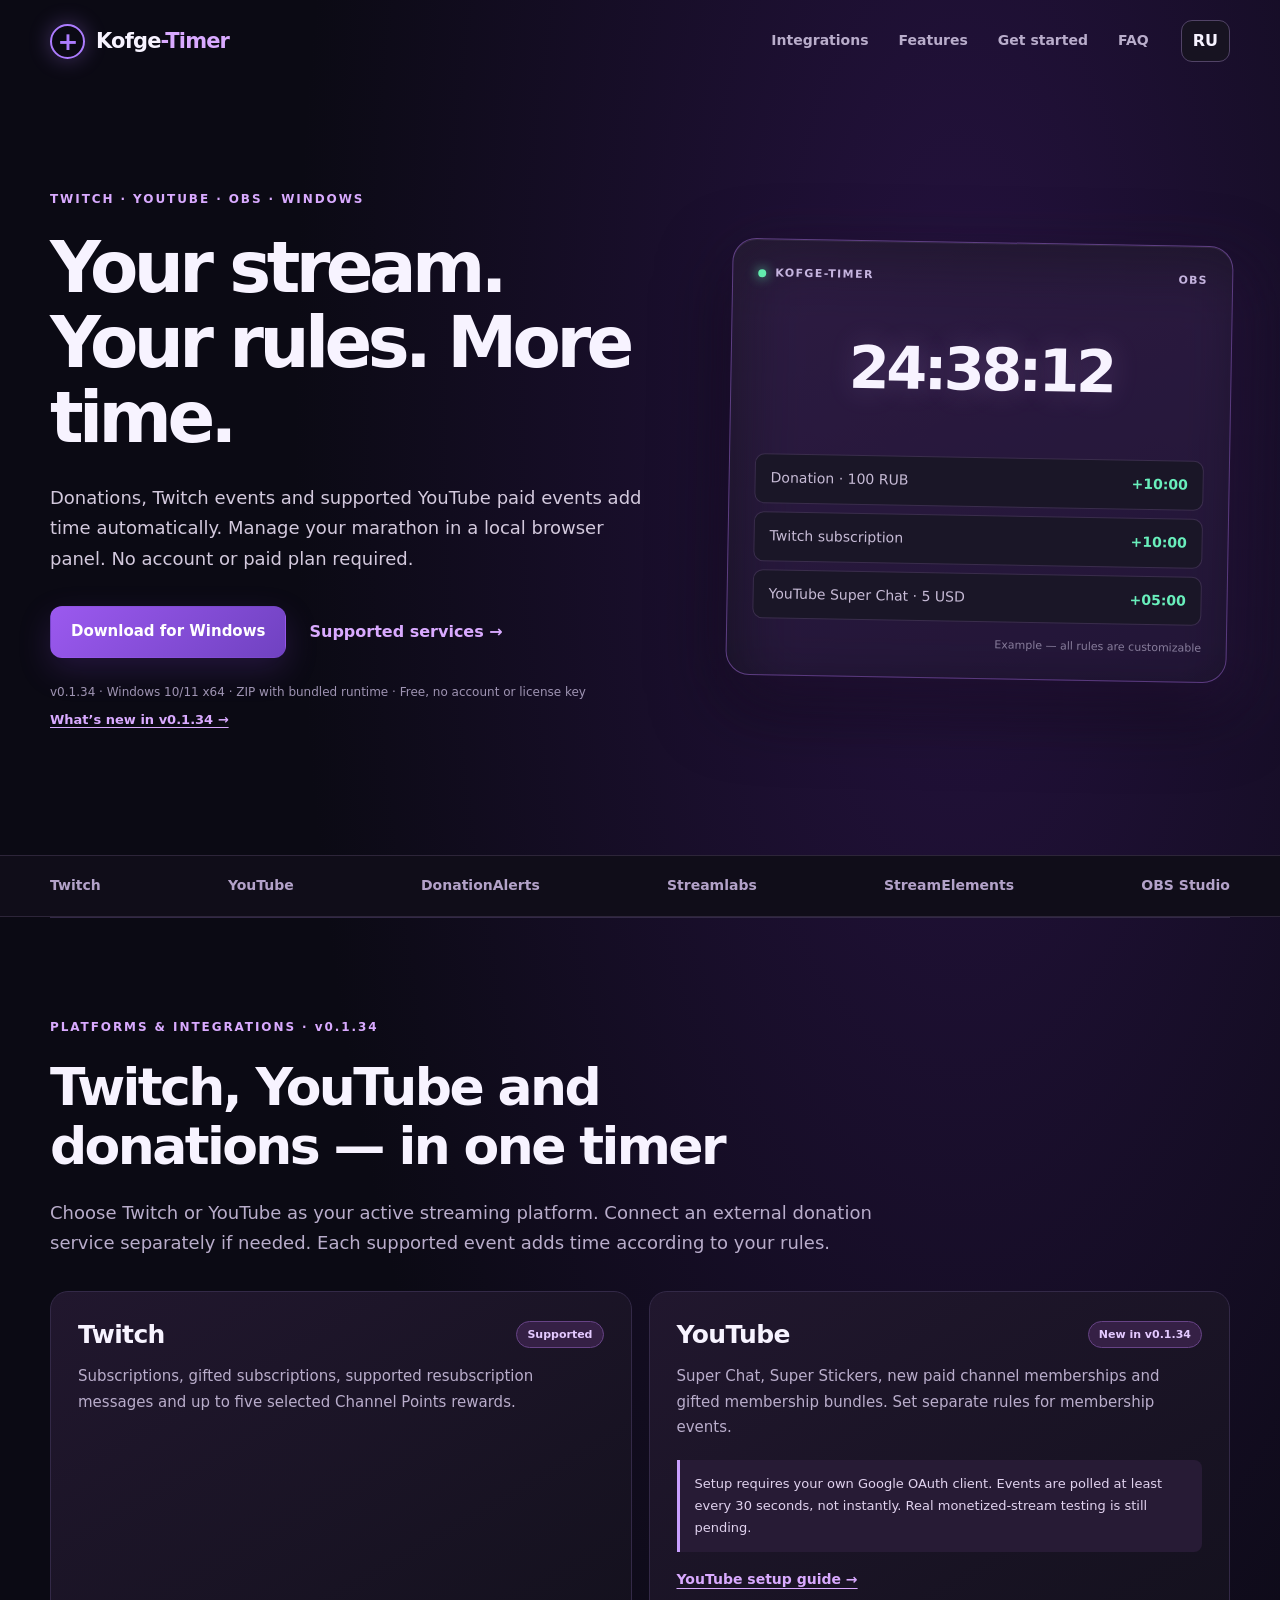
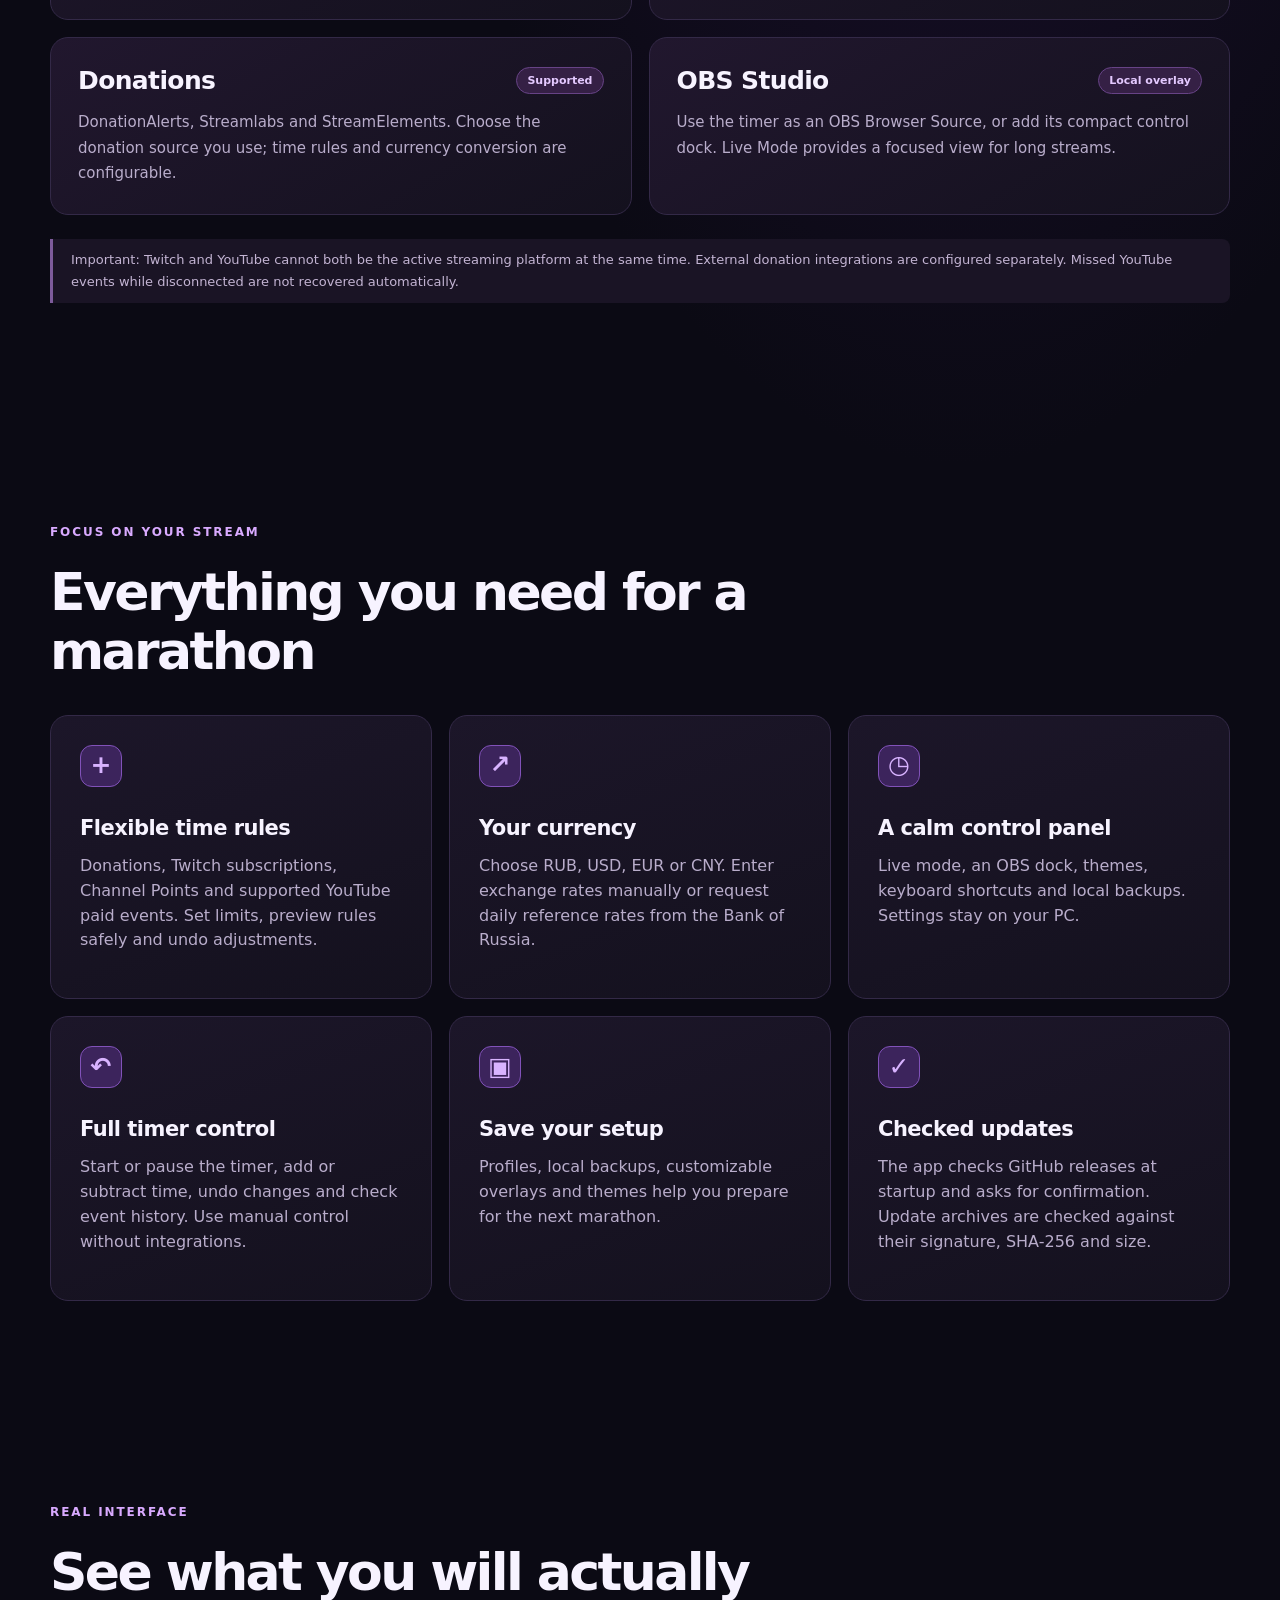
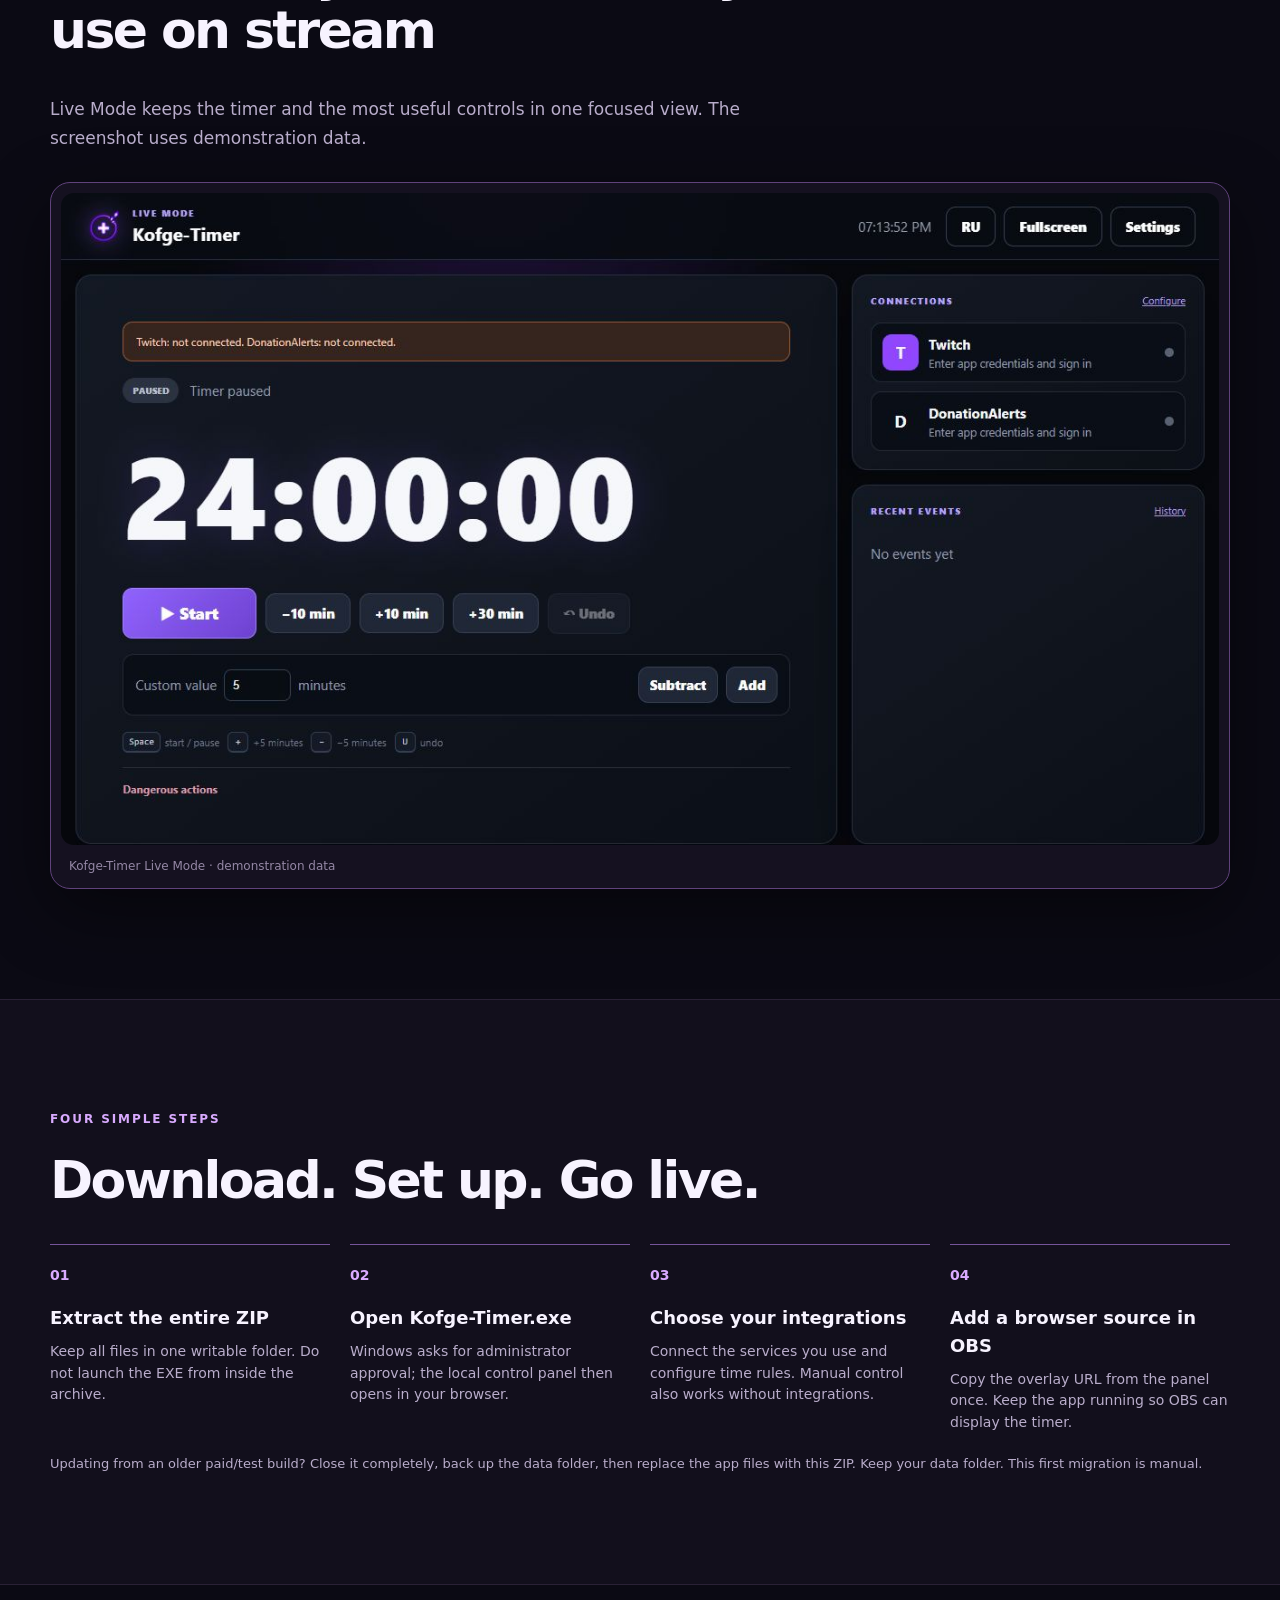
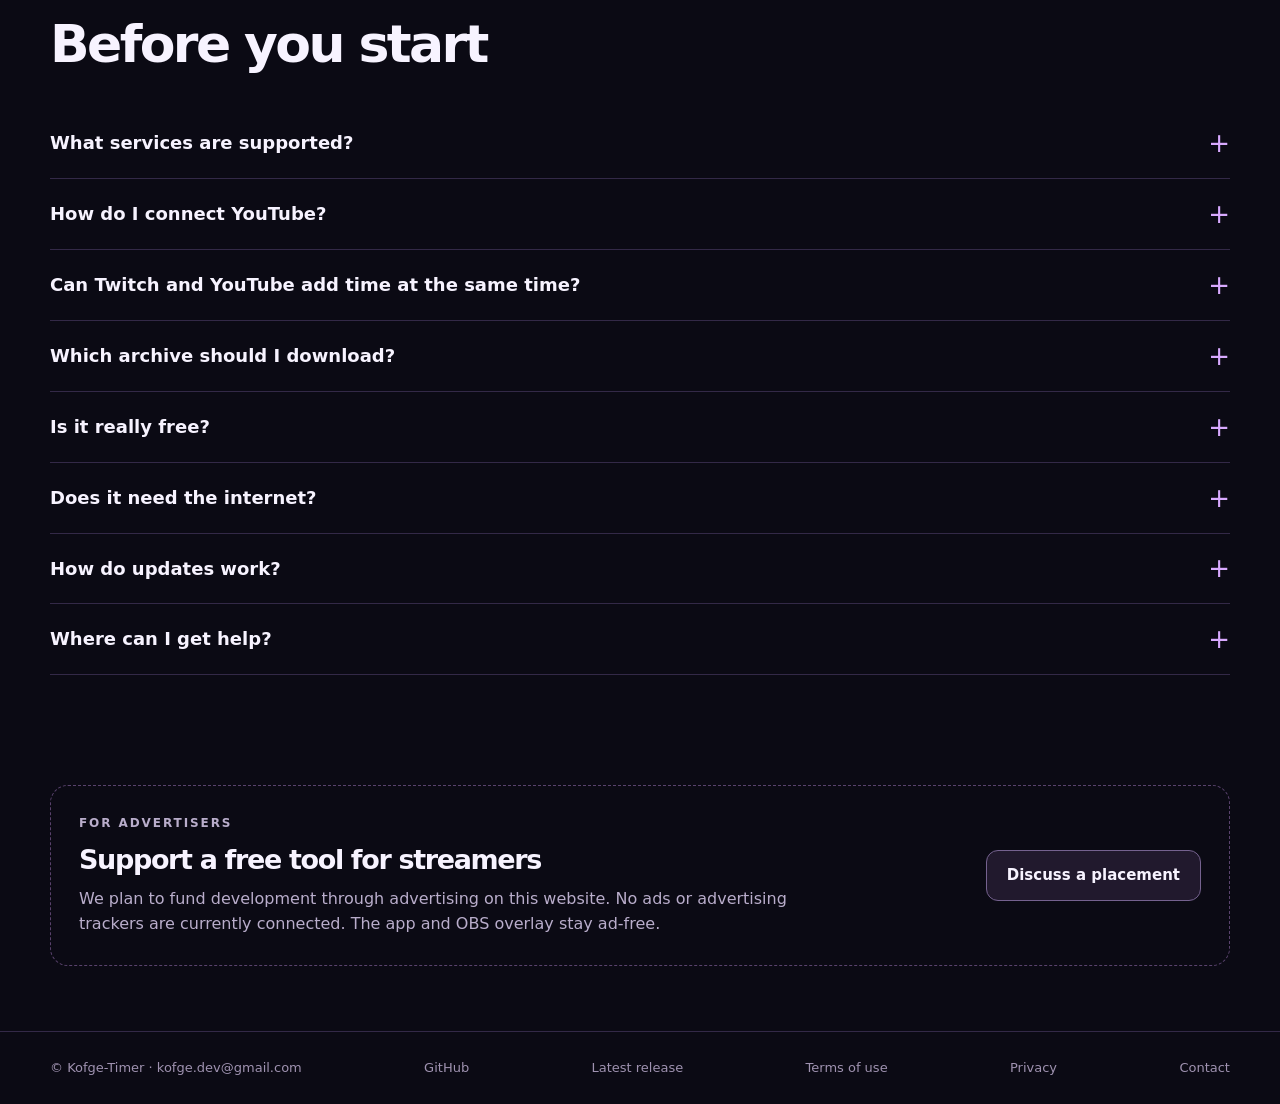
==== commit 25388630: "Clarify Twitch and YouTube capabilities on website" ====
--- a/index.html
+++ b/index.html
@@ -13,24 +13,24 @@
   <meta property="og:url" content="https://kofge1.github.io/Kofge-Timer/">
   <meta property="og:image" content="https://raw.githubusercontent.com/Kofge1/Kofge-Timer/main/docs/assets/kofge-timer-live-en.jpg">
   <meta name="twitter:card" content="summary_large_image">
-  <link rel="stylesheet" href="style.css?v=0.1.34">
-  <script src="script.js?v=0.1.34" defer></script>
+  <link rel="stylesheet" href="style.css?v=20261014-integrations">
+  <script src="script.js?v=20261014-integrations" defer></script>
 </head>
 <body>
   <a class="skip-link" href="#content">К содержанию / Skip to content</a>
   <header class="nav wrap">
     <a class="brand" href="index.html"><span class="mark" aria-hidden="true">+</span><span>Kofge<span class="brand-accent">-Timer</span></span></a>
-    <nav aria-label="Разделы / Navigation"><a href="index.html#features" data-en="Features">Возможности</a><a href="index.html#how" data-en="Get started">Начать</a><a href="index.html#faq">FAQ</a></nav>
+    <nav aria-label="Разделы / Navigation"><a href="index.html#integrations" data-en="Integrations">Сервисы</a><a href="index.html#features" data-en="Features">Возможности</a><a href="index.html#how" data-en="Get started">Начать</a><a href="index.html#faq">FAQ</a></nav>
     <button class="language" id="language" type="button" aria-label="Switch to English">EN</button>
   </header>
   <main id="content">
     <section class="hero wrap" id="top">
       <div>
-        <p class="eyebrow" data-en="FREE · WINDOWS 10/11 · OBS">БЕСПЛАТНО · WINDOWS 10/11 · OBS</p>
+        <p class="eyebrow" data-en="TWITCH · YOUTUBE · OBS · WINDOWS">TWITCH · YOUTUBE · OBS · WINDOWS</p>
         <h1 data-en="Your stream. Your rules. More time.">Твой стрим. Твои правила. Больше времени.</h1>
         <p class="lead" data-en="Donations, Twitch events and supported YouTube paid events add time automatically. Manage your marathon in a local browser panel. No account or paid plan required.">Донаты, события Twitch и поддерживаемые платные события YouTube автоматически добавляют время. Управляй марафоном из локальной панели в браузере. Без аккаунта и платной подписки.</p>
-        <div class="actions"><a class="button primary" href="https://github.com/Kofge1/Kofge-Timer/releases/latest/download/Kofge-Timer-Offline.zip" data-en="Download for Windows">Скачать для Windows</a><a class="text-link" href="#how" data-en="How to start →">Как начать →</a></div>
-        <p class="hero-note" data-en="v0.1.34 · Windows 10/11 x64 · ZIP with bundled runtime · No ads in the app or OBS">v0.1.34 · Windows 10/11 x64 · ZIP со всем необходимым · Без рекламы в приложении и OBS</p>
+        <div class="actions"><a class="button primary" href="https://github.com/Kofge1/Kofge-Timer/releases/latest/download/Kofge-Timer-Offline.zip" data-en="Download for Windows">Скачать для Windows</a><a class="text-link" href="#integrations" data-en="Supported services →">Поддерживаемые сервисы →</a></div>
+        <p class="hero-note" data-en="v0.1.34 · Windows 10/11 x64 · ZIP with bundled runtime · Free, no account or license key">v0.1.34 · Windows 10/11 x64 · ZIP со всем необходимым · Бесплатно, без аккаунта и ключа</p>
         <a class="release-link" href="https://github.com/Kofge1/Kofge-Timer/releases/tag/v0.1.34" data-en="What’s new in v0.1.34 →">Что нового в v0.1.34 →</a>
       </div>
       <div class="preview" aria-label="Пример таймера / Timer example">
@@ -43,6 +43,32 @@
       </div>
     </section>
     <div class="strip"><div class="strip-inner wrap"><span>Twitch</span><span>YouTube</span><span>DonationAlerts</span><span>Streamlabs</span><span>StreamElements</span><span>OBS Studio</span></div></div>
+    <section class="section wrap integrations" id="integrations" aria-labelledby="integrations-title">
+      <p class="eyebrow" data-en="PLATFORMS & INTEGRATIONS · v0.1.34">ПЛАТФОРМЫ И ИНТЕГРАЦИИ · v0.1.34</p>
+      <h2 id="integrations-title" data-en="Twitch, YouTube and donations — in one timer">Twitch, YouTube и донаты — в одном таймере</h2>
+      <p class="integrations-intro" data-en="Choose Twitch or YouTube as your active streaming platform. Connect an external donation service separately if needed. Each supported event adds time according to your rules.">Выбирай Twitch или YouTube как активную платформу стрима. При необходимости отдельно подключай сервис донатов. Поддерживаемые события добавляют время по твоим правилам.</p>
+      <div class="integrations-grid">
+        <article class="integration-card">
+          <div class="integration-title"><h3>Twitch</h3><span data-en="Supported">Поддерживается</span></div>
+          <p data-en="Subscriptions, gifted subscriptions, supported resubscription messages and up to five selected Channel Points rewards.">Подписки, подарочные подписки, поддерживаемые продления и до пяти выбранных наград за баллы канала.</p>
+        </article>
+        <article class="integration-card">
+          <div class="integration-title"><h3>YouTube</h3><span data-en="New in v0.1.34">Новое в v0.1.34</span></div>
+          <p data-en="Super Chat, Super Stickers, new paid channel memberships and gifted membership bundles. Set separate rules for membership events.">Super Chat, Super Stickers, новые платные членства и пакеты подарочных членств. Для членств можно задать отдельные правила.</p>
+          <p class="integration-caution" data-en="Setup requires your own Google OAuth client. Events are polled at least every 30 seconds, not instantly. Real monetized-stream testing is still pending.">Для подключения нужен собственный Google OAuth-клиент. Проверка событий — не чаще раза в 30 секунд, не мгновенно. Проверка на реальном монетизированном эфире ещё не завершена.</p>
+          <a class="integration-link" href="https://github.com/Kofge1/Kofge-Timer#youtube-setup" data-en="YouTube setup guide →">Инструкция по настройке YouTube →</a>
+        </article>
+        <article class="integration-card">
+          <div class="integration-title"><h3 data-en="Donations">Донаты</h3><span data-en="Supported">Поддерживается</span></div>
+          <p data-en="DonationAlerts, Streamlabs and StreamElements. Choose the donation source you use; time rules and currency conversion are configurable.">DonationAlerts, Streamlabs и StreamElements. Выбирай нужный источник донатов и настраивай начисление времени и конвертацию валют.</p>
+        </article>
+        <article class="integration-card">
+          <div class="integration-title"><h3>OBS Studio</h3><span data-en="Local overlay">Локальный оверлей</span></div>
+          <p data-en="Use the timer as an OBS Browser Source, or add its compact control dock. Live Mode provides a focused view for long streams.">Добавь таймер как «Источник браузера» в OBS или используй компактную панель управления. Live Mode удобен для длинных трансляций.</p>
+        </article>
+      </div>
+      <p class="integration-note" data-en="Important: Twitch and YouTube cannot both be the active streaming platform at the same time. External donation integrations are configured separately. Missed YouTube events while disconnected are not recovered automatically.">Важно: Twitch и YouTube нельзя использовать одновременно как две активные платформы. Внешние донаты настраиваются отдельно. Пропущенные во время отключения события YouTube автоматически не восстанавливаются.</p>
+    </section>
     <section class="section wrap" id="features">
       <p class="eyebrow" data-en="FOCUS ON YOUR STREAM">СОСРЕДОТОЧЬСЯ НА СТРИМЕ</p>
       <h2 data-en="Everything you need for a marathon">Всё нужное для марафона</h2>
@@ -50,6 +76,9 @@
         <article><span class="feature-icon" aria-hidden="true">+</span><h3 data-en="Flexible time rules">Гибкие правила времени</h3><p data-en="Donations, Twitch subscriptions, Channel Points and supported YouTube paid events. Set limits, preview rules safely and undo adjustments.">Донаты, подписки Twitch, баллы канала и поддерживаемые платные события YouTube. Настраивай лимиты, безопасно проверяй правила и отменяй начисления.</p></article>
         <article><span class="feature-icon" aria-hidden="true">↗</span><h3 data-en="Your currency">Твоя валюта</h3><p data-en="Choose RUB, USD, EUR or CNY. Enter exchange rates manually or request daily reference rates from the Bank of Russia.">Выбирай RUB, USD, EUR или CNY. Вводи курсы вручную или загружай дневные справочные курсы Банка России.</p></article>
         <article><span class="feature-icon" aria-hidden="true">◷</span><h3 data-en="A calm control panel">Удобное управление</h3><p data-en="Live mode, an OBS dock, themes, keyboard shortcuts and local backups. Settings stay on your PC.">Режим эфира, панель OBS, темы, горячие клавиши и локальные резервные копии. Настройки остаются на твоём ПК.</p></article>
+        <article><span class="feature-icon" aria-hidden="true">↶</span><h3 data-en="Full timer control">Контроль времени</h3><p data-en="Start or pause the timer, add or subtract time, undo changes and check event history. Use manual control without integrations.">Запускай и останавливай отсчёт, добавляй и убавляй время, отменяй изменения и проверяй историю событий. Можно работать вручную без подключений.</p></article>
+        <article><span class="feature-icon" aria-hidden="true">▣</span><h3 data-en="Save your setup">Сохраняй настройки</h3><p data-en="Profiles, local backups, customizable overlays and themes help you prepare for the next marathon.">Профили, локальные резервные копии, настройки оверлея и темы помогают подготовиться к следующему марафону.</p></article>
+        <article><span class="feature-icon" aria-hidden="true">✓</span><h3 data-en="Checked updates">Проверяемые обновления</h3><p data-en="The app checks GitHub releases at startup and asks for confirmation. Update archives are checked against their signature, SHA-256 and size.">Программа проверяет обновления на GitHub при запуске и запрашивает подтверждение. Архивы проверяются по подписи, SHA-256 и размеру.</p></article>
       </div>
     </section>
     <section class="section wrap showcase" id="interface">
@@ -57,7 +86,7 @@
       <h2 data-en="See what you will actually use on stream">Посмотри, чем ты будешь пользоваться на эфире</h2>
       <p class="showcase-copy" data-en="Live Mode keeps the timer and the most useful controls in one focused view. The screenshot uses demonstration data.">Live Mode держит таймер и основные элементы управления в одном компактном окне. На скриншоте используются демонстрационные данные.</p>
       <figure class="showcase-shot">
-        <img src="docs/assets/kofge-timer-live-en.jpg" width="1100" height="619" loading="lazy" alt="Kofge-Timer Live Mode interface">
+        <img src="docs/assets/kofge-timer-live-en.jpg" width="1100" loading="lazy" alt="Kofge-Timer Live Mode interface">
         <figcaption data-en="Kofge-Timer Live Mode · demonstration data">Kofge-Timer Live Mode · демонстрационные данные</figcaption>
       </figure>
     </section>
@@ -72,7 +101,10 @@
       <p class="delivery-note" data-en="Updating from an older paid/test build? Close it completely, back up the data folder, then replace the app files with this ZIP. Keep your data folder. This first migration is manual.">Обновляешь старую платную/тестовую сборку? Полностью закрой её, сохрани копию папки data и замени файлы приложения файлами из ZIP. Папку data сохрани. Первый переход выполняется вручную.</p>
     </div></section>
     <section class="section wrap faq" id="faq"><h2 data-en="Before you start">Перед запуском</h2>
-      <details><summary data-en="What services are supported?">Какие сервисы поддерживаются?</summary><p data-en="Twitch supports subscriptions, gifted subscriptions and selected Channel Points rewards. YouTube supports Super Chat, Super Stickers and supported paid membership events. DonationAlerts, Streamlabs and StreamElements can be used as external donation sources. YouTube currently requires your own Google OAuth client and polls events at intervals of at least 30 seconds.">Twitch поддерживает подписки, подарочные подписки и выбранные награды за баллы канала. YouTube поддерживает Super Chat, Super Stickers и поддерживаемые платные события членства. Для внешних донатов можно использовать DonationAlerts, Streamlabs и StreamElements. Для YouTube сейчас нужен собственный Google OAuth-клиент, а события проверяются с интервалом не менее 30 секунд.</p></details>
+      <details><summary data-en="What services are supported?">Какие сервисы поддерживаются?</summary><p data-en="Twitch, YouTube, DonationAlerts, Streamlabs, StreamElements and OBS. See the integrations section for supported events and YouTube limitations.">Twitch, YouTube, DonationAlerts, Streamlabs, StreamElements и OBS. Подробности о событиях и ограничениях YouTube — в разделе «Сервисы».</p></details>
+      <details><summary data-en="How do I connect YouTube?">Как подключить YouTube?</summary><p data-en="You need a Google Cloud project with YouTube Data API v3 enabled, an OAuth web client, and the redirect URI shown in Kofge-Timer. Add its Client ID and Client Secret inside the local app, then authorize your YouTube channel. The detailed steps are in the GitHub README.">Нужен проект Google Cloud с YouTube Data API v3, веб-клиент OAuth и адрес перенаправления, указанный в Kofge-Timer. Введи Client ID и Client Secret в локальном приложении и подключи канал. Пошаговая инструкция находится в README на GitHub.</p><p><a class="integration-link" href="https://github.com/Kofge1/Kofge-Timer#youtube-setup" data-en="Read YouTube setup steps →">Открыть настройку YouTube →</a></p></details>
+      <details><summary data-en="Can Twitch and YouTube add time at the same time?">Twitch и YouTube могут начислять время одновременно?</summary><p data-en="No. Only one streaming platform is active at a time. Switching preserves the other platform's saved settings and the current timer time. External donation services are configured independently.">Нет. Активной может быть только одна стриминговая платформа. Переключение сохраняет настройки другой платформы и накопленное время таймера. Внешние сервисы донатов подключаются независимо.</p></details>
+      <details><summary data-en="Which archive should I download?">Какой архив скачивать?</summary><p data-en="Use Kofge-Timer-Offline.zip for Windows 10/11 x64: it already includes the required runtime. Extract the whole ZIP before launching Kofge-Timer.exe. The GitHub 'Source code' ZIP is not the ready-to-run application.">Для Windows 10/11 x64 выбирай Kofge-Timer-Offline.zip: в нём уже есть необходимая среда выполнения. Перед запуском Kofge-Timer.exe распакуй весь архив. Архив GitHub «Source code» не является готовой программой.</p></details>
       <details><summary data-en="Is it really free?">Это действительно бесплатно?</summary><p data-en="Yes. All timer features are available without a license key, registration, paid subscription or PC activation limit. Twitch subscriptions are viewer events, not a payment for this app.">Да. Все функции таймера доступны без ключа, регистрации, платной подписки и ограничения активаций по ПК. Подписки Twitch — события зрителей, а не оплата приложения.</p></details>
       <details><summary data-en="Does it need the internet?">Нужен ли интернет?</summary><p data-en="Manual timer control and the local OBS overlay work offline. Live events need an internet connection to the connected services. Updates are checked at startup; exchange rates are fetched only when you click the refresh button.">Ручное управление и локальный оверлей OBS работают без интернета. События подключённых сервисов требуют сети. Обновления проверяются при запуске, а курсы валют загружаются только по нажатию кнопки.</p></details>
       <details><summary data-en="How do updates work?">Как работают обновления?</summary><p data-en="The app checks public GitHub Releases. Before installation, it verifies a digital signature, archive size and SHA-256. Installation asks for confirmation, pauses the timer and creates a backup.">Приложение проверяет публичные GitHub Releases. Перед установкой проверяются цифровая подпись, размер и SHA-256 архива. Установка запрашивает подтверждение, ставит таймер на паузу и создаёт резервную копию.</p></details>
@@ -89,7 +121,7 @@
     <a href="https://github.com/Kofge1/Kofge-Timer/releases/latest" data-en="Latest release">Последняя версия</a>
     <a href="terms.html" data-en="Terms of use">Условия использования</a>
     <a href="privacy.html" data-en="Privacy">Конфиденциальность</a>
-    <a href="requisites.html" data-en="Contact">Контакты</a>
+    <a href="contact.html" data-en="Contact">Контакты</a>
   </div></footer>
 </body>
 </html>
--- a/style.css
+++ b/style.css
@@ -145,3 +145,18 @@
 .showcase-shot{margin:0;border:1px solid #60427c;border-radius:20px;background:#151120;padding:10px;box-shadow:0 22px 70px #0007}
 .showcase-shot img{display:block;width:100%;height:auto;border-radius:13px}
 .showcase-shot figcaption{padding:12px 8px 3px;color:#9487a5;font-size:12px}
+
+/* Integrations: clear, responsive cards for Twitch/YouTube/donation support. */
+.integrations{border-top:1px solid var(--line);padding-top:100px}
+.integrations-intro{max-width:830px;font-size:18px;line-height:1.7;color:var(--muted);margin:-12px 0 32px}
+.integrations-grid{display:grid;grid-template-columns:repeat(2,minmax(0,1fr));gap:17px}
+.integration-card{min-width:0;padding:27px;border:1px solid var(--line);border-radius:18px;background:linear-gradient(150deg,#21172e,#14111e)}
+.integration-title{display:flex;flex-wrap:wrap;align-items:center;justify-content:space-between;gap:12px;margin-bottom:14px}
+.integration-title h3{font-size:25px;letter-spacing:-.025em;margin:0}
+.integration-title span{font-size:11px;line-height:1.4;color:#e4c9ff;background:#352045;border:1px solid #674386;border-radius:100px;padding:5px 10px;font-weight:700}
+.integration-card>p{color:var(--muted);font-size:15px;line-height:1.7;margin:0}
+.integration-card .integration-caution{padding:13px 15px;border-left:3px solid #c9a0ff;background:#271b35;border-radius:0 8px 8px 0;margin-top:19px;color:#e0d2ee;font-size:13px}
+.integration-link{display:inline-block;margin-top:17px;color:var(--accent2);text-decoration:underline;text-underline-offset:4px;font-weight:700;font-size:14px}
+.integration-link:hover{color:var(--text)}
+.integration-note{font-size:13px;line-height:1.7;color:#c3b4d3;border-left:3px solid #7d5b9b;padding:10px 18px;margin:24px 0 0;background:#1a1425;border-radius:0 8px 8px 0}
+@media(max-width:720px){.integrations{padding-top:74px}.integrations-grid{grid-template-columns:1fr}.integrations-intro{font-size:16px}.integration-card{padding:22px}}
